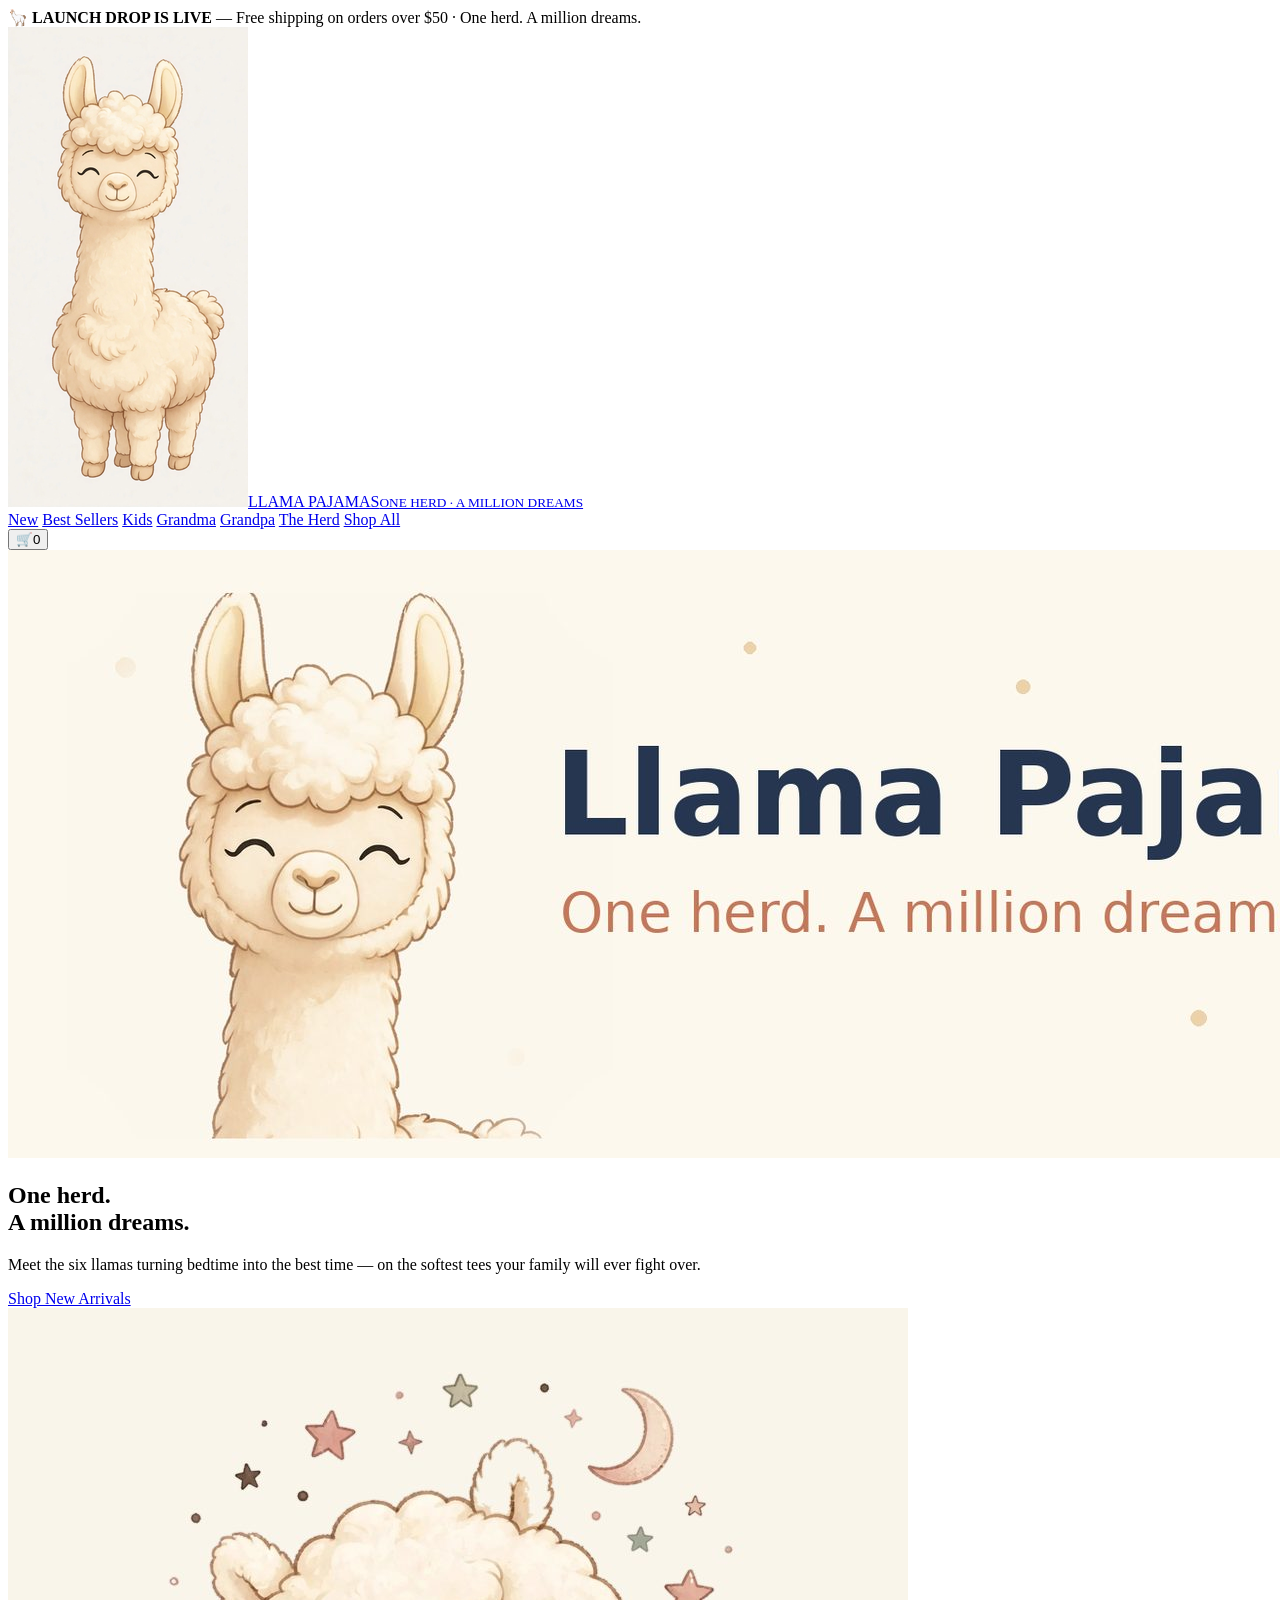
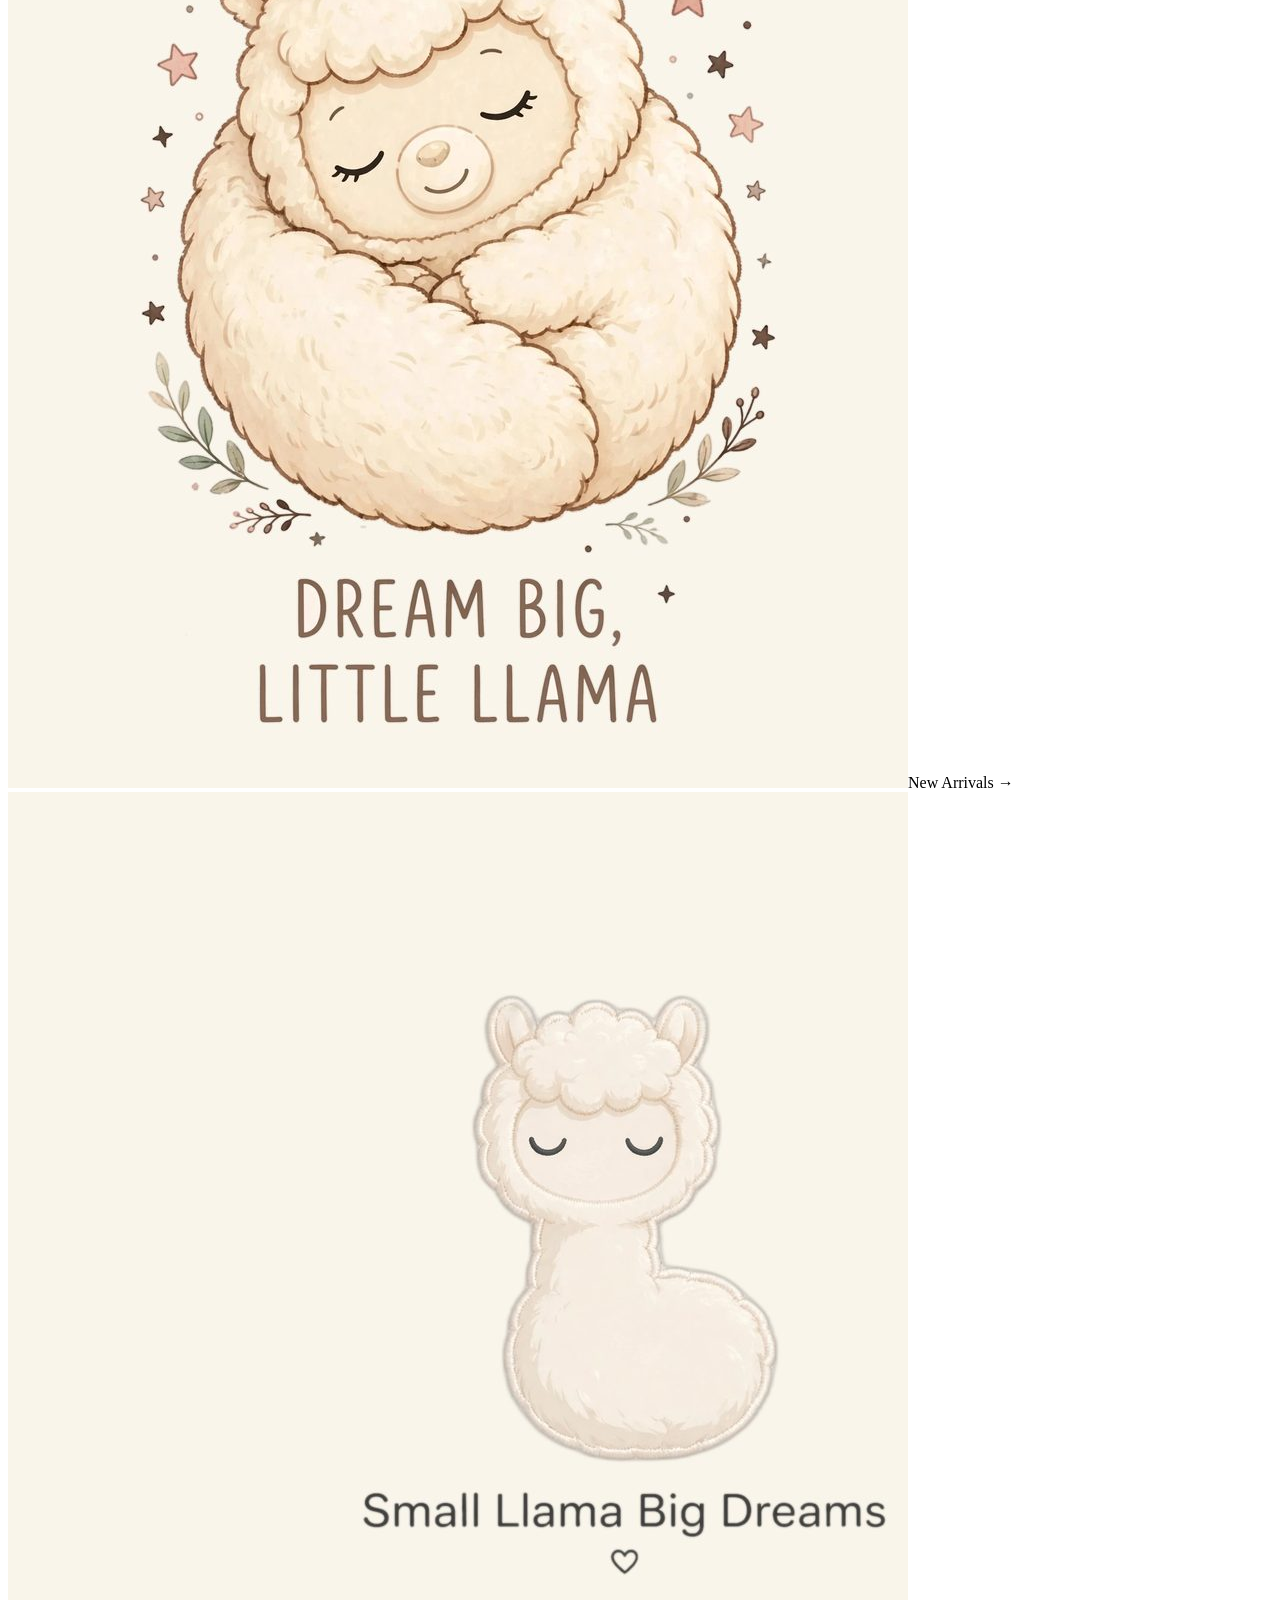
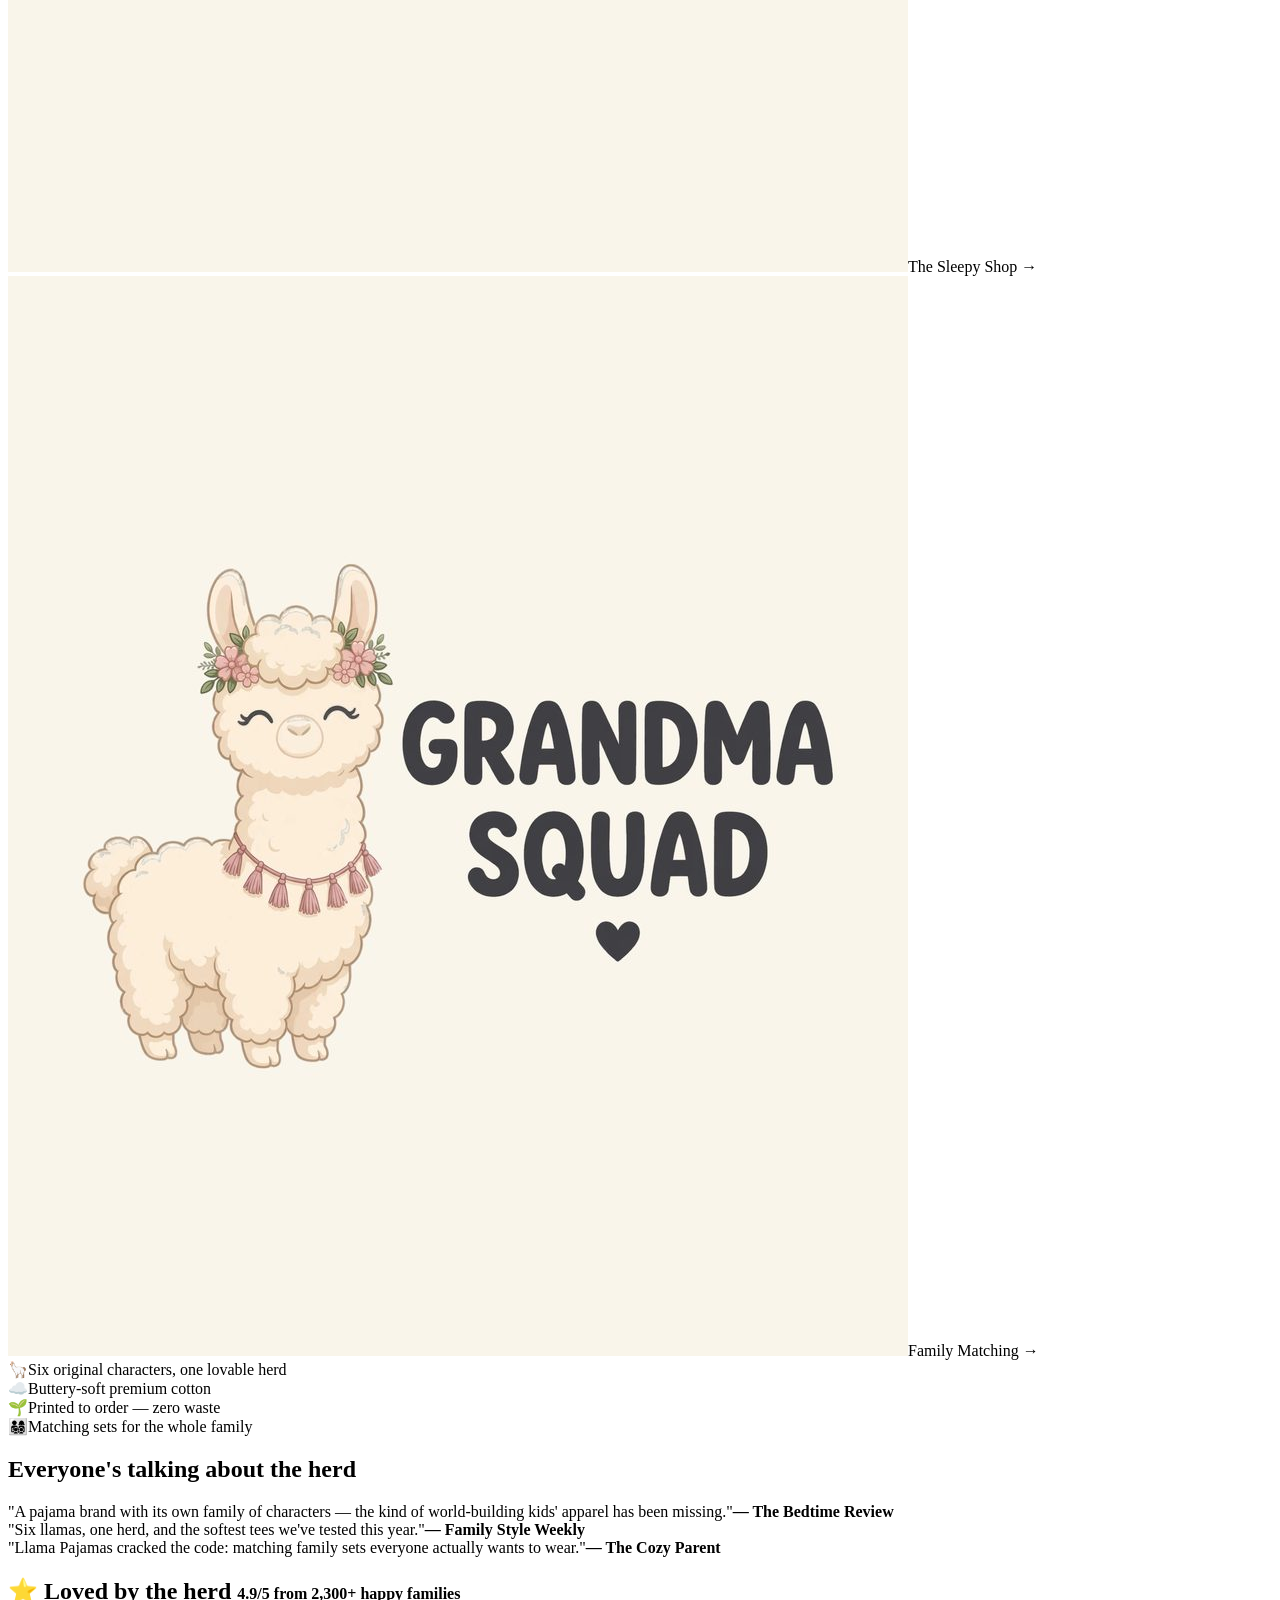
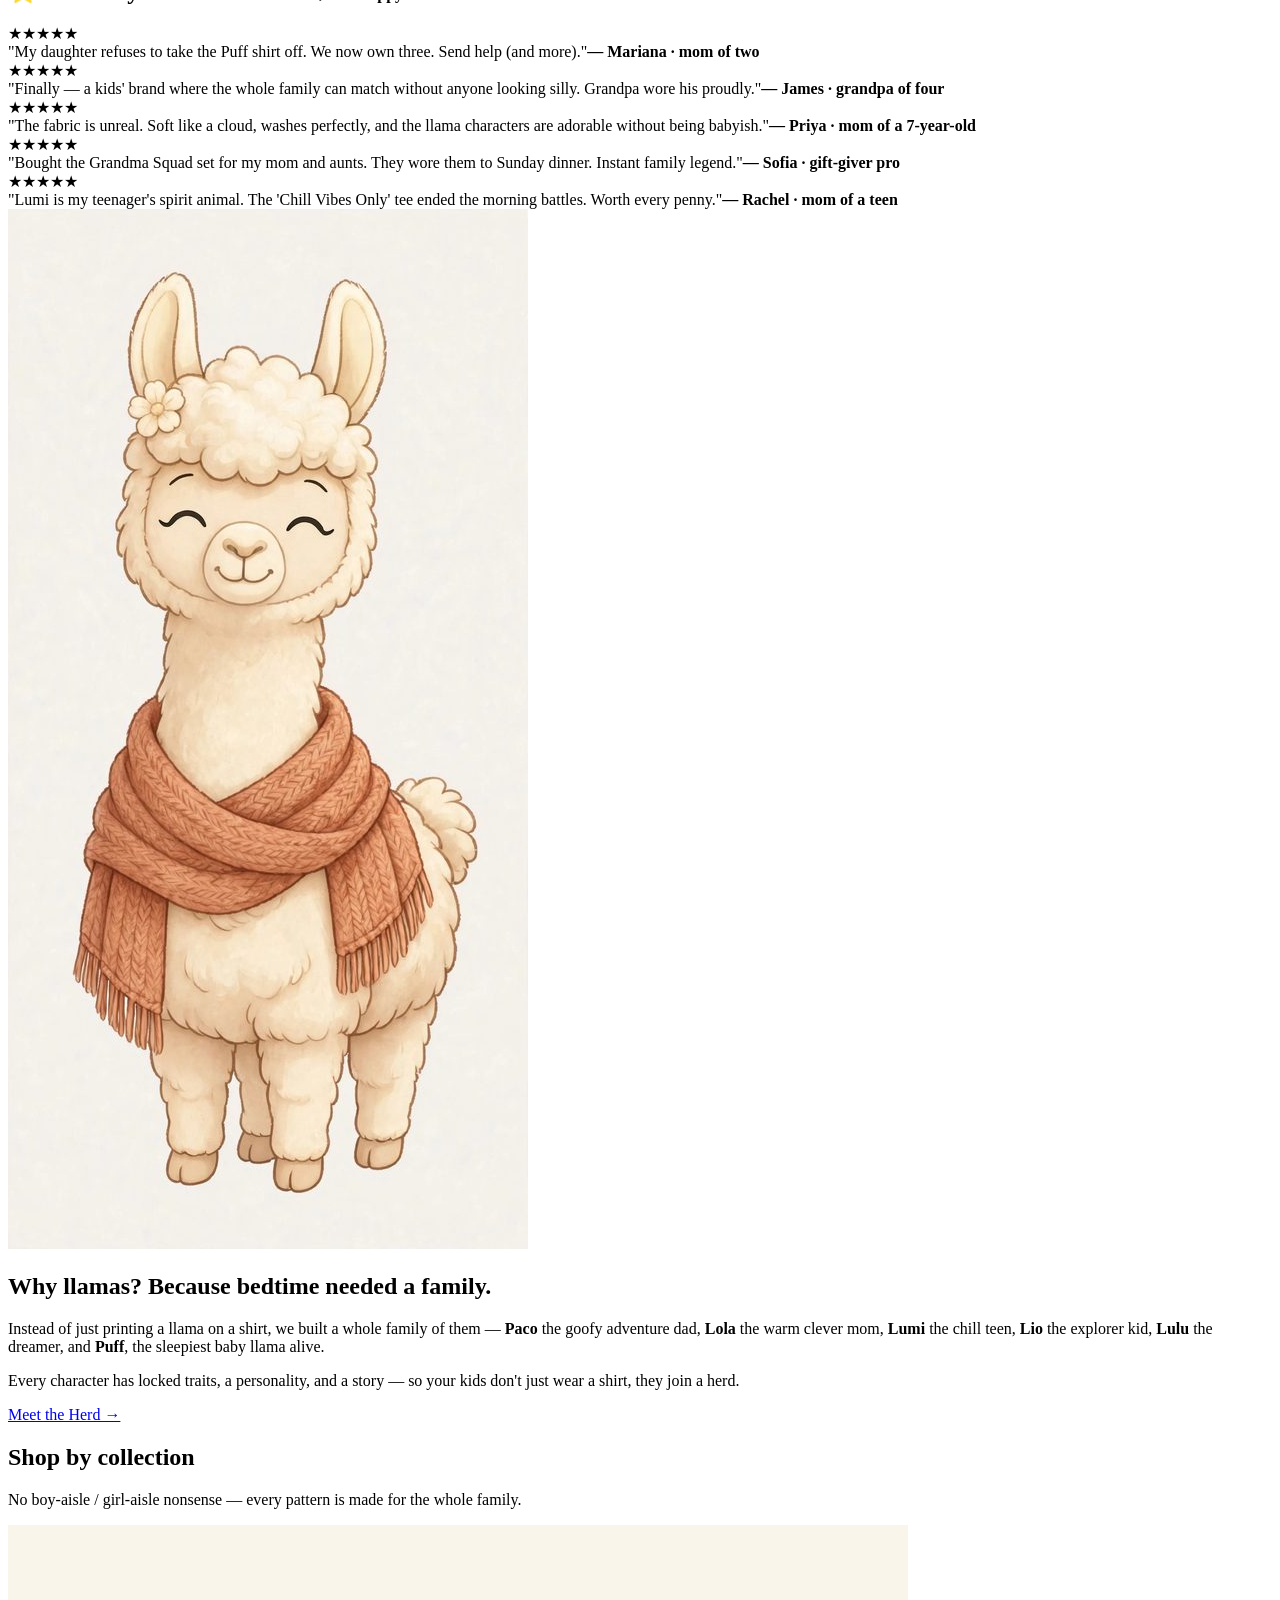
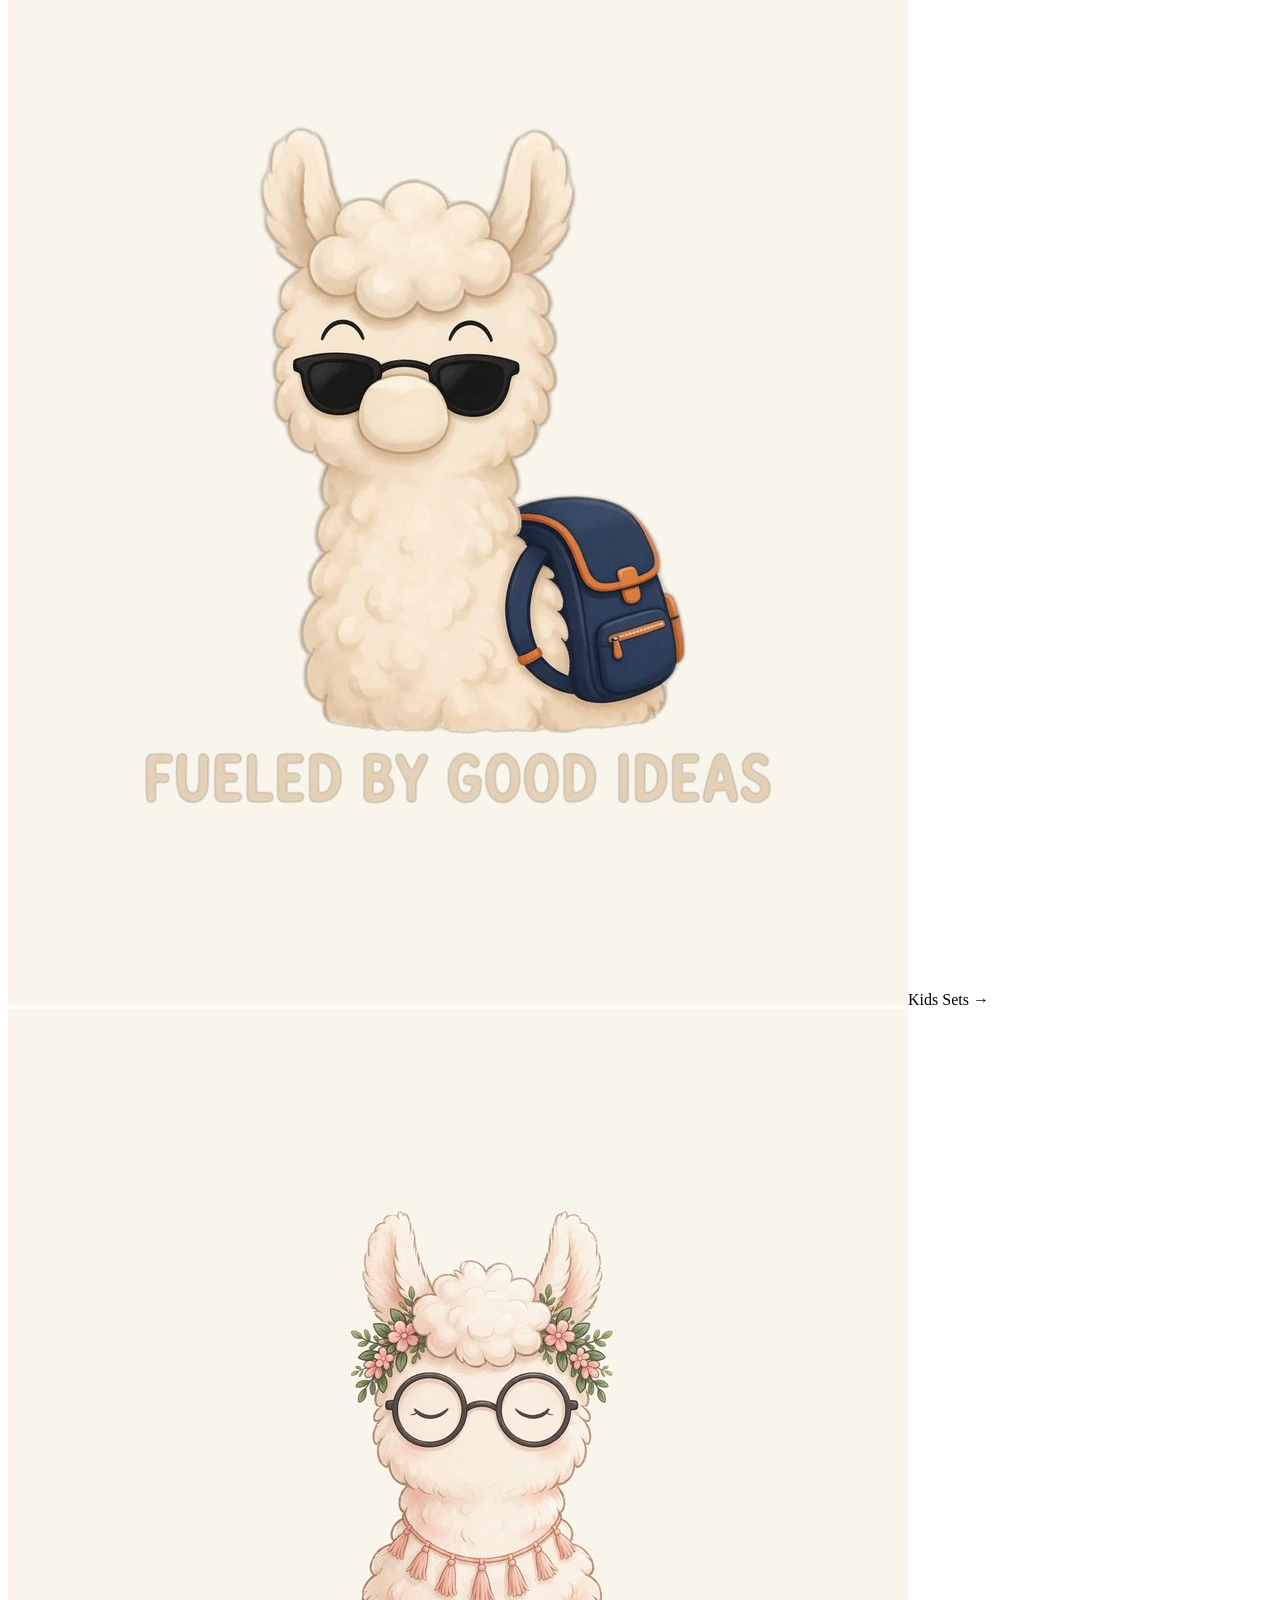
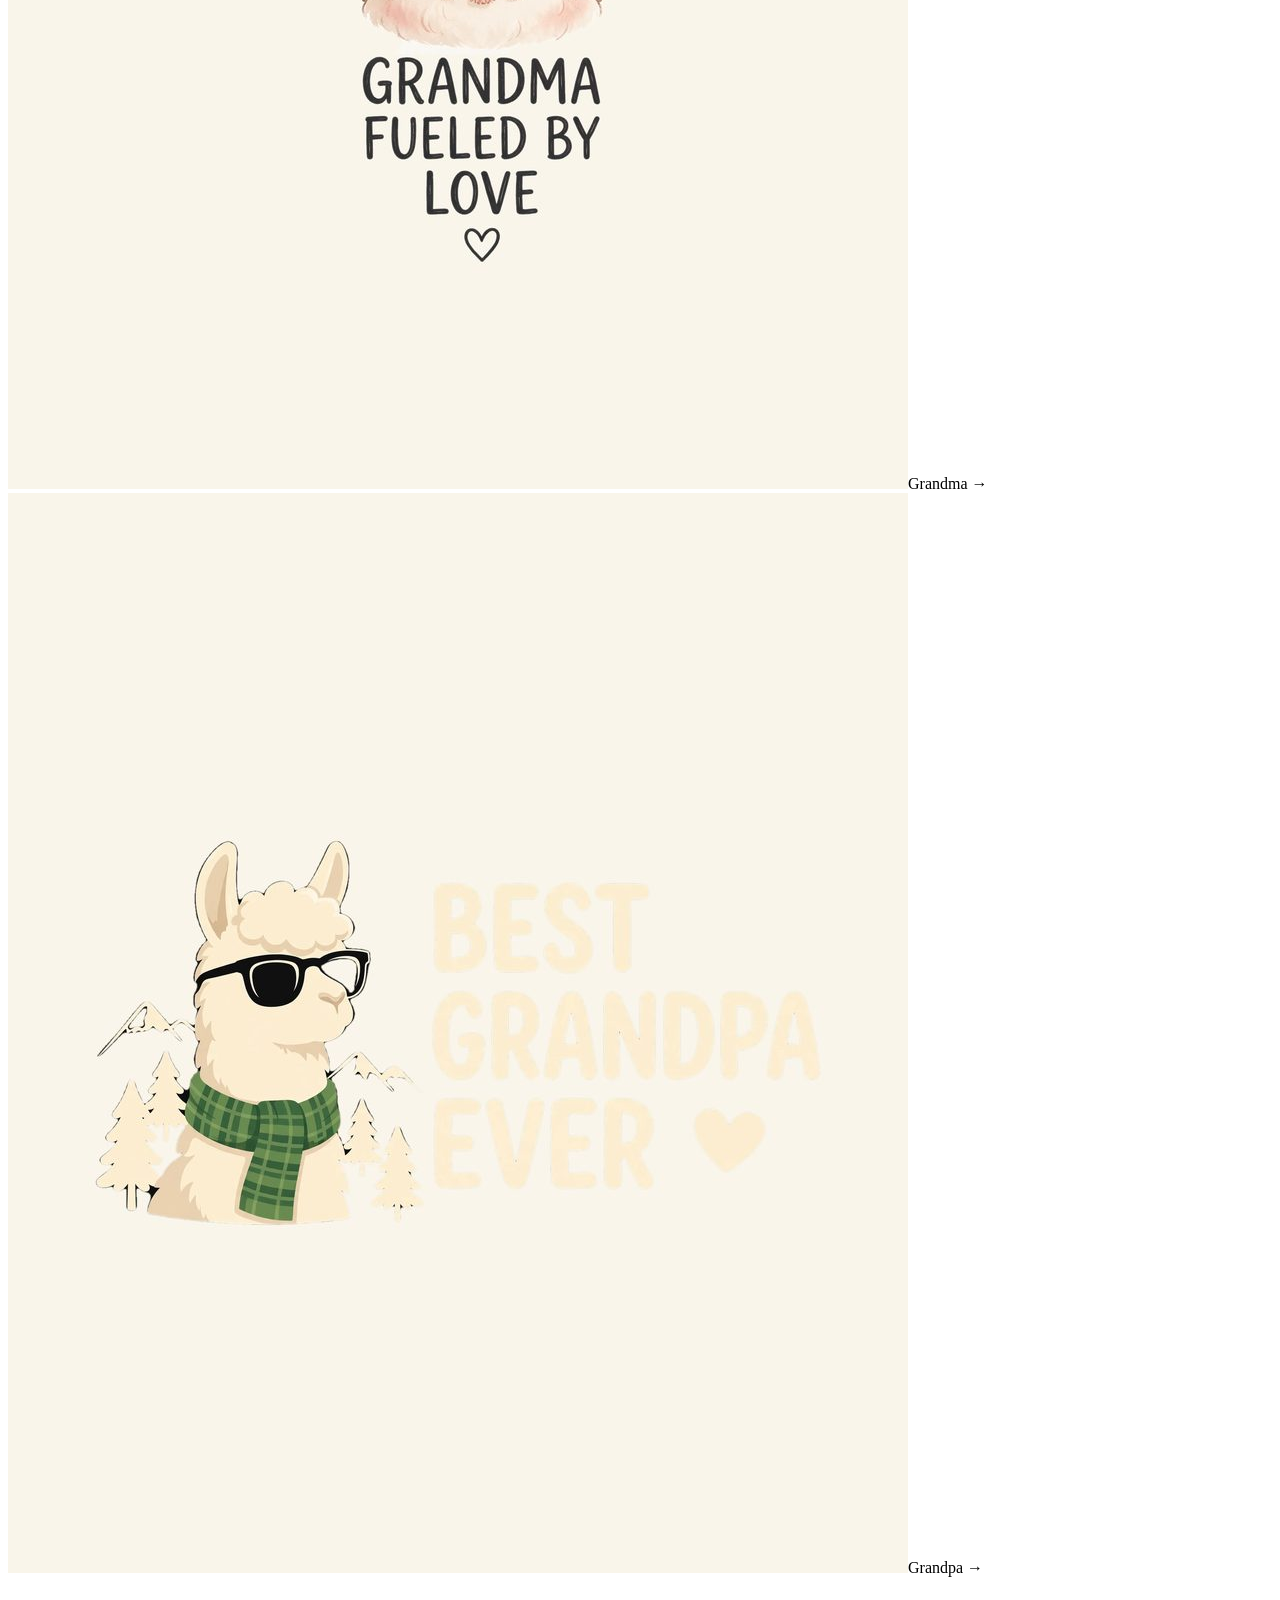
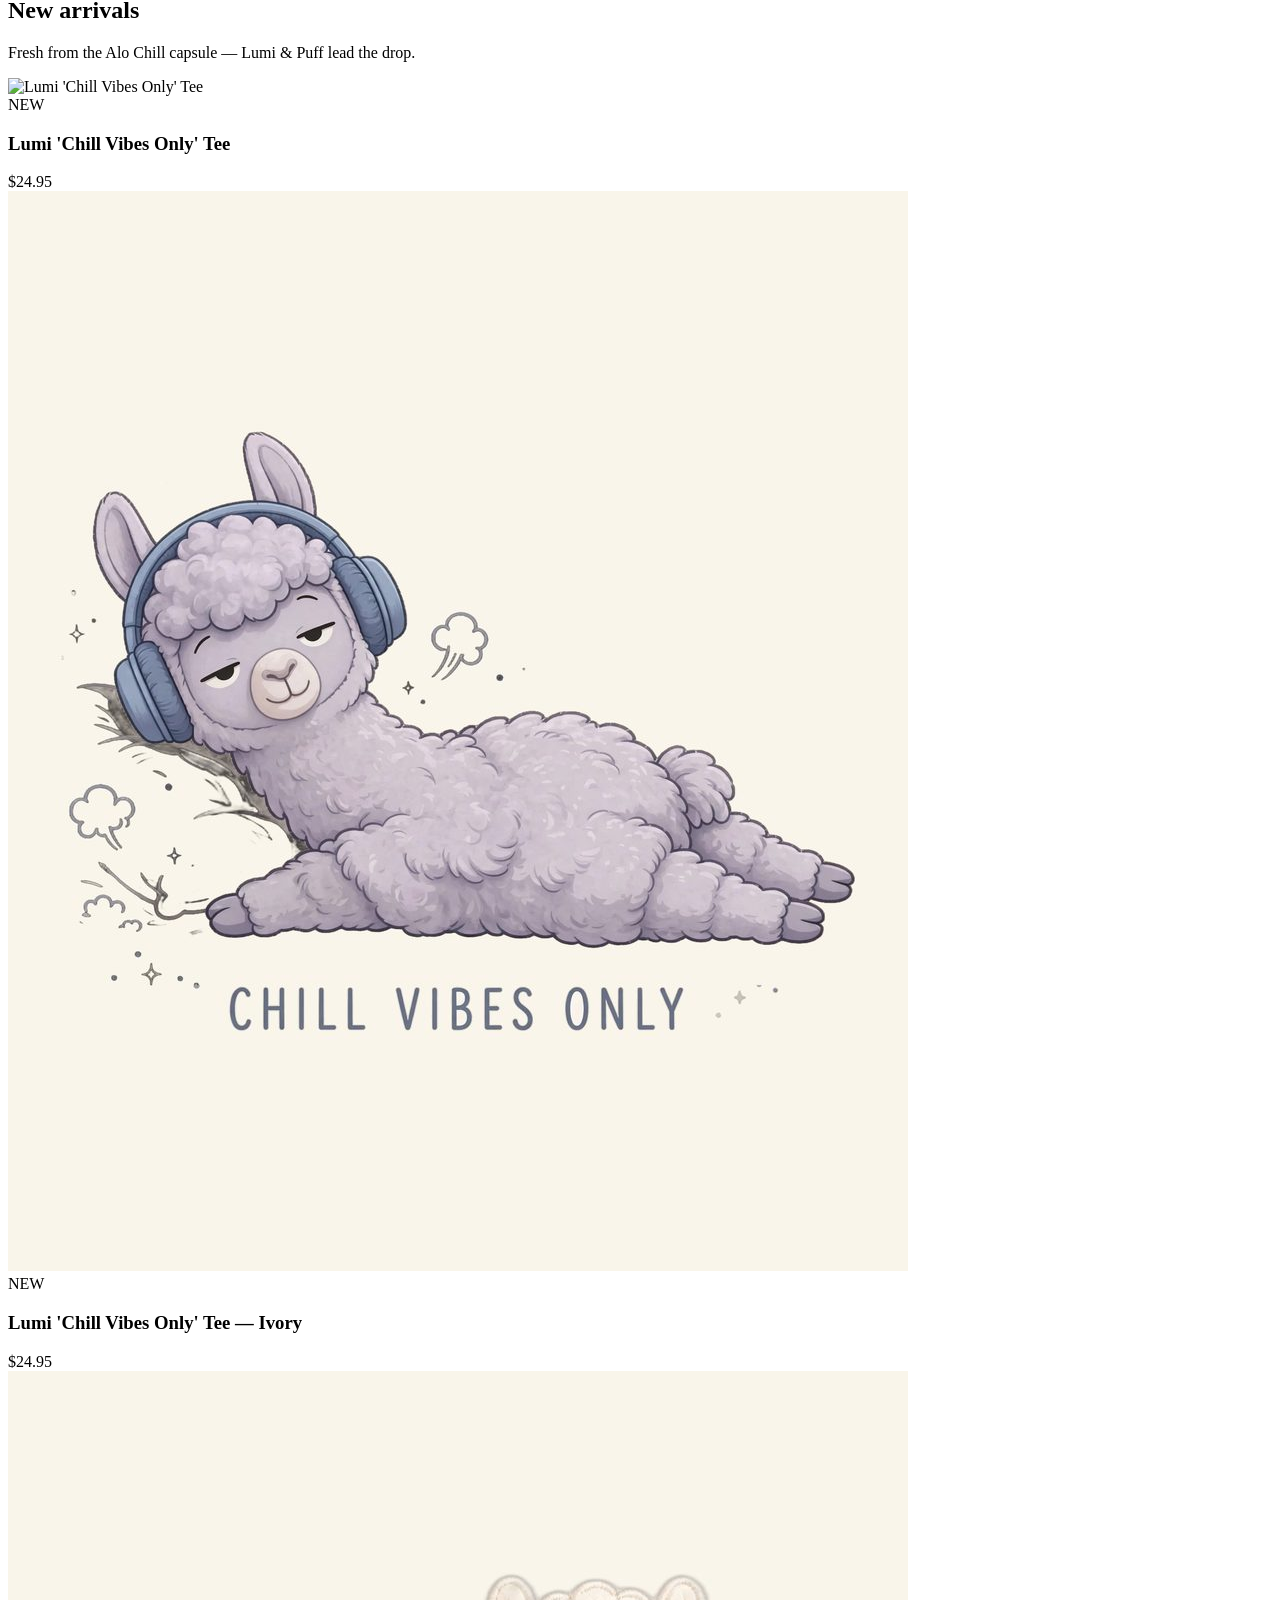
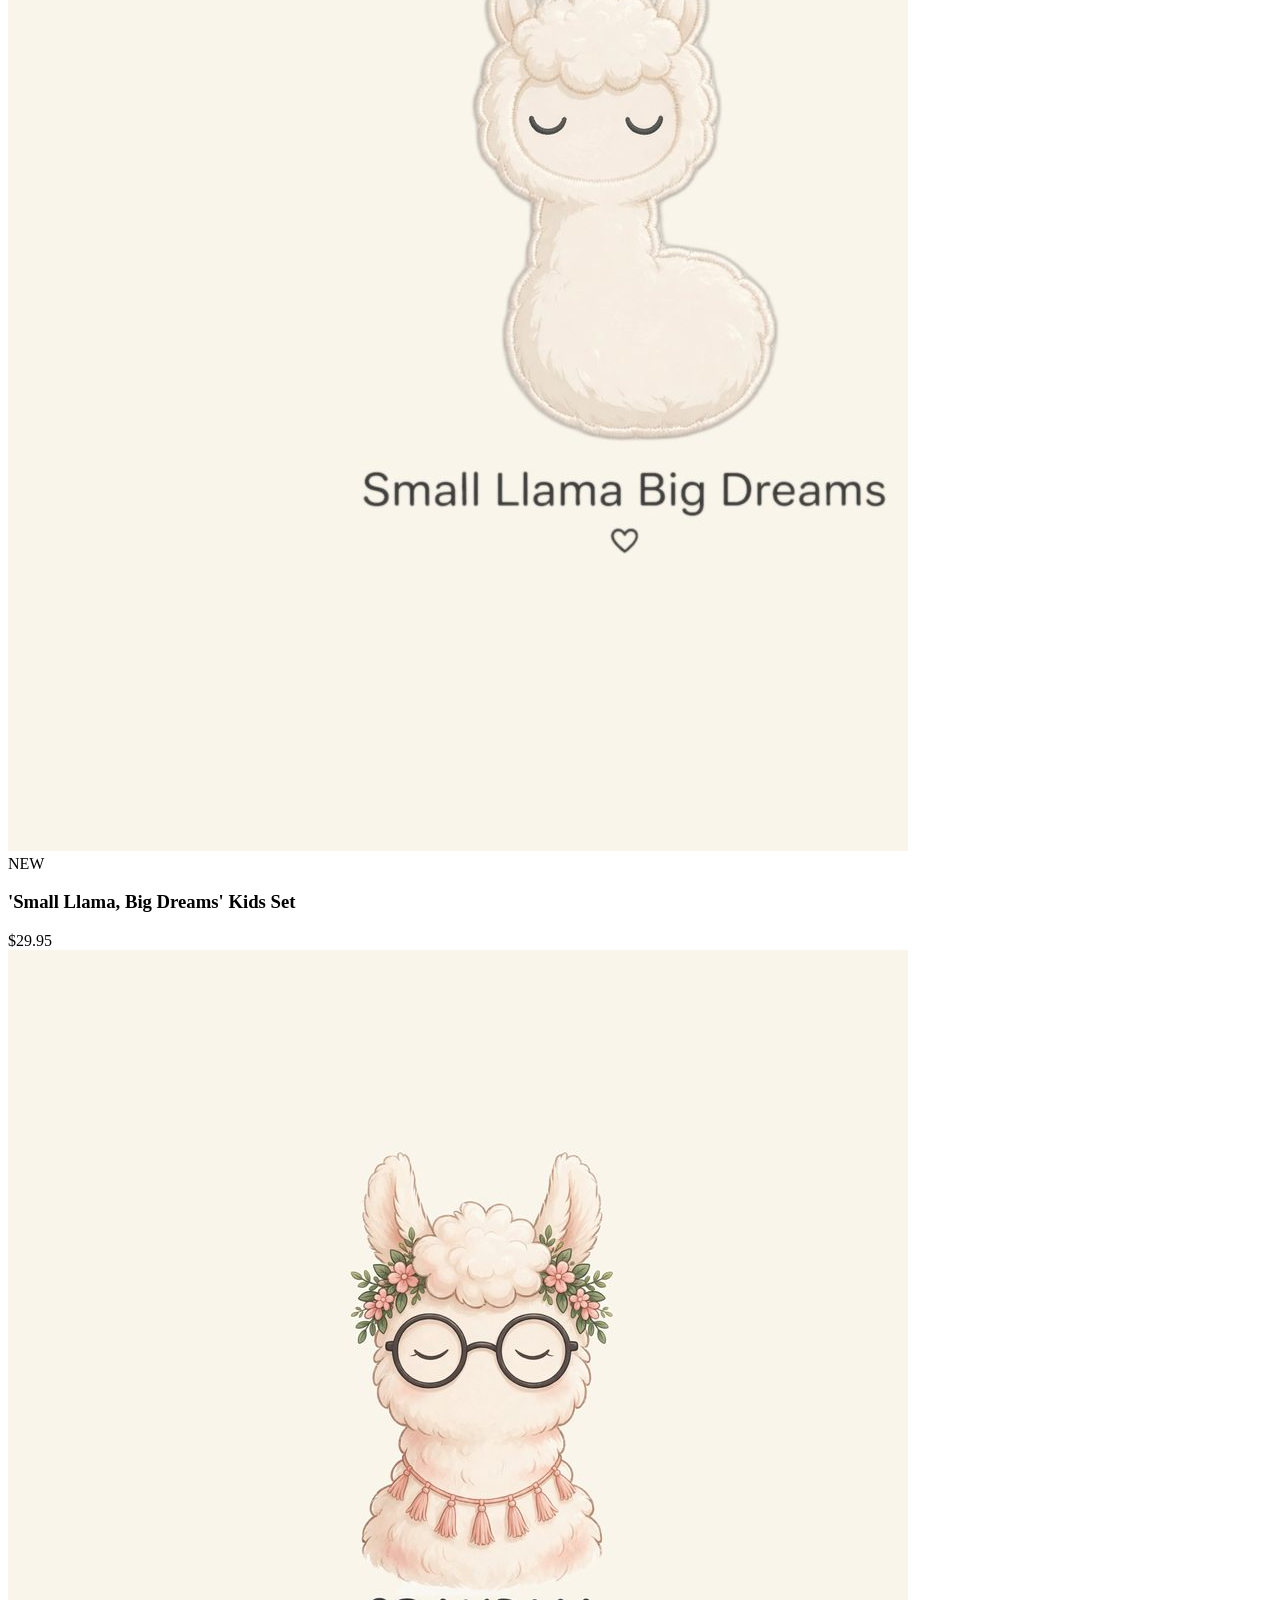
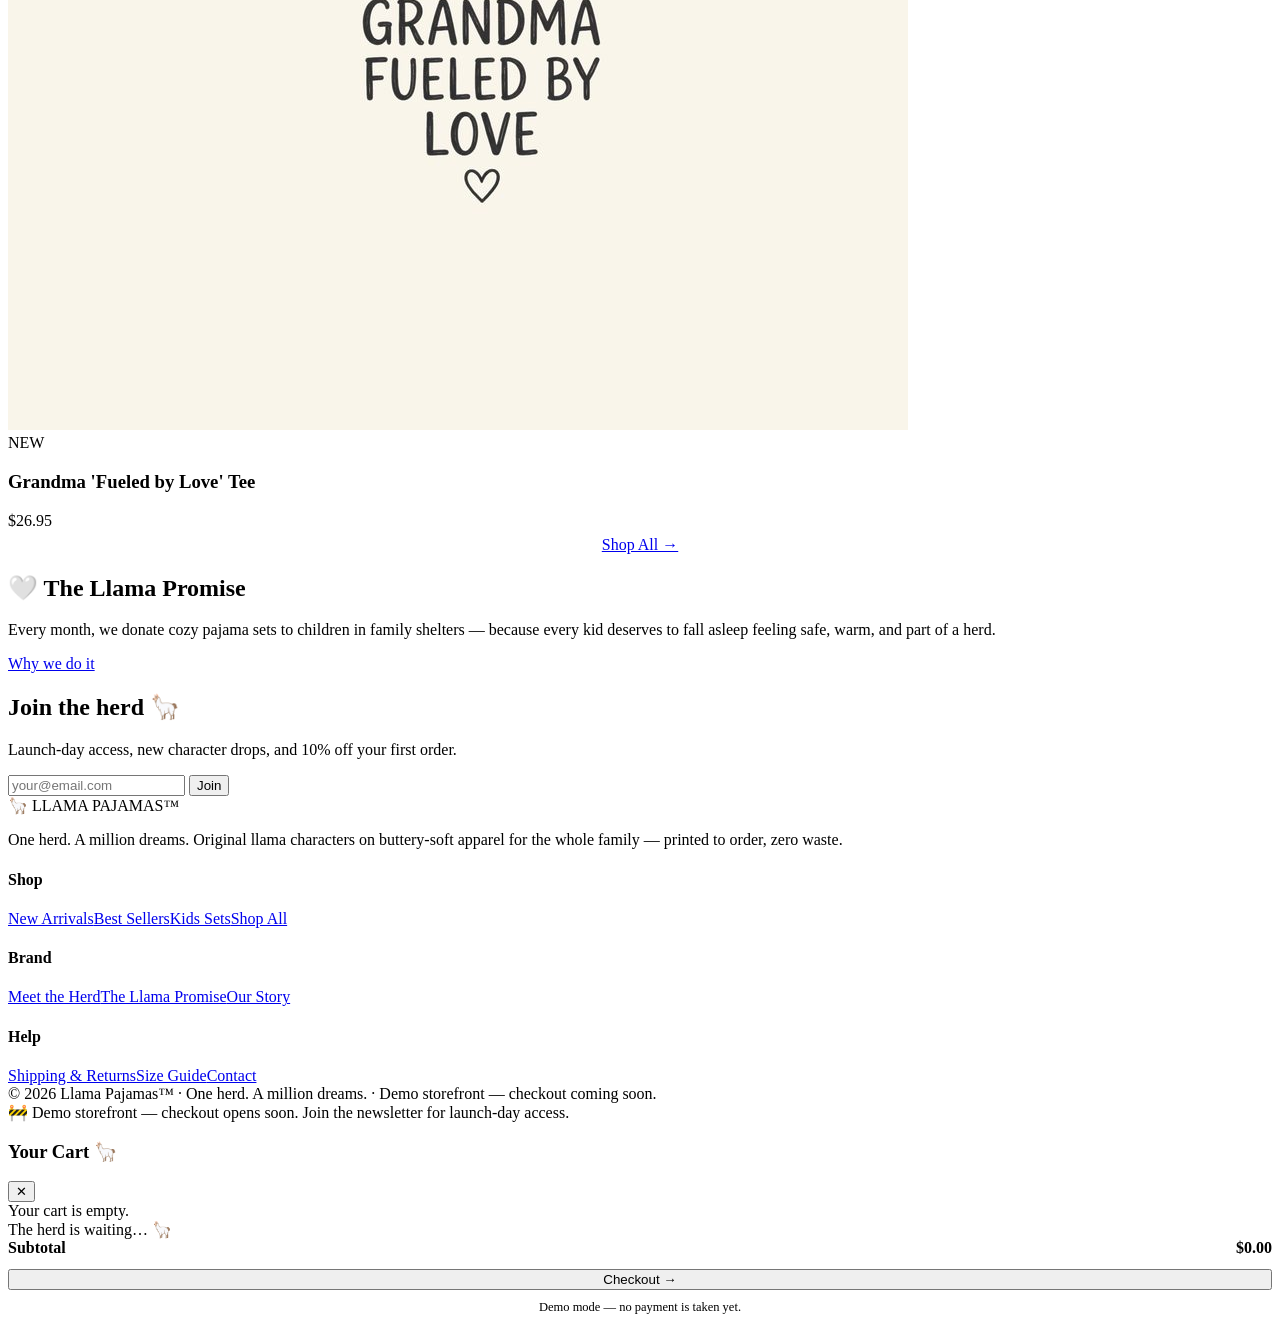
==== index.html @ 1228c969 "storefront: index.html" ====
<!DOCTYPE html>
<html lang="en">
<head>
<meta charset="UTF-8">
<meta name="viewport" content="width=device-width, initial-scale=1.0">
<title>Llama Pajamas™ — One herd. A million dreams.</title>
<meta name="description" content="Llama Pajamas™ — original llama characters on buttery-soft apparel for the whole family. Meet Paco, Lola, Lumi, Lio, Lulu & Puff.">
<link rel="icon" href="assets/img/logo.png">
<link rel="stylesheet" href="assets/css/style.css">
<link href="https://fonts.googleapis.com/css2?family=Quicksand:wght@500;600;700&display=swap" rel="stylesheet">
</head>
<body>
<div id="site-header"></div>

<!-- HERO -->
<section class="hero">
  <img src="assets/img/hero.jpg" alt="Llama Pajamas — One herd. A million dreams.">
  <div class="hero-overlay"><div class="hero-copy">
    <h1>One herd.<br>A million dreams.</h1>
    <p>Meet the six llamas turning bedtime into the best time — on the softest tees your family will ever fight over.</p>
    <a class="btn" href="shop.html?c=new">Shop New Arrivals</a>
  </div></div>
</section>

<div class="wrap">
  <!-- CATEGORY TILES -->
  <div class="tiles">
    <div class="tile" onclick="location.href='shop.html?c=new'"><img src="assets/img/products/puff-light.jpg" alt="New Arrivals"><span>New Arrivals →</span></div>
    <div class="tile" onclick="location.href='shop.html?c=kids'"><img src="assets/img/products/small-dreams.jpg" alt="The Sleepy Shop"><span>The Sleepy Shop →</span></div>
    <div class="tile" onclick="location.href='shop.html'"><img src="assets/img/products/grandma-squad.jpg" alt="Family Matching"><span>Family Matching →</span></div>
  </div>

  <!-- TRUST BADGES -->
  <div class="badges">
    <div class="badge"><span class="em">🦙</span>Six original characters, one lovable herd</div>
    <div class="badge"><span class="em">☁️</span>Buttery-soft premium cotton</div>
    <div class="badge"><span class="em">🌱</span>Printed to order — zero waste</div>
    <div class="badge"><span class="em">👨‍👩‍👧‍👦</span>Matching sets for the whole family</div>
  </div>

  <!-- PRESS QUOTES -->
  <div class="sec"><h2>Everyone's talking about the herd</h2></div>
  <div class="quotes" id="quotes"></div>

  <!-- REVIEWS -->
  <div class="sec"><h2>⭐ Loved by the herd <span style="font-size:16px;color:var(--ink-soft)">4.9/5 from 2,300+ happy families</span></h2></div>
  <div class="quotes" id="reviews" style="grid-template-columns:repeat(5,1fr)"></div>

  <!-- STORY -->
  <div class="story" id="story">
    <img src="assets/img/herd/lola.jpg" alt="Lola — Mama Llama">
    <div>
      <h2>Why llamas? Because bedtime needed a family.</h2>
      <p>Instead of just printing a llama on a shirt, we built a whole family of them — <b>Paco</b> the goofy adventure dad, <b>Lola</b> the warm clever mom, <b>Lumi</b> the chill teen, <b>Lio</b> the explorer kid, <b>Lulu</b> the dreamer, and <b>Puff</b>, the sleepiest baby llama alive.</p>
      <p>Every character has locked traits, a personality, and a story — so your kids don't just wear a shirt, they join a herd.</p>
      <a class="btn navy" href="herd.html">Meet the Herd →</a>
    </div>
  </div>

  <!-- SHOP BY COLLECTION -->
  <div class="sec"><h2>Shop by collection</h2><p>No boy-aisle / girl-aisle nonsense — every pattern is made for the whole family.</p></div>
  <div class="tiles">
    <div class="tile" onclick="location.href='shop.html?c=kids'"><img src="assets/img/products/good-ideas.jpg" alt="Kids Sets"><span>Kids Sets →</span></div>
    <div class="tile" onclick="location.href='shop.html?c=grandma'"><img src="assets/img/products/grandma-love.jpg" alt="Grandma Collection"><span>Grandma →</span></div>
    <div class="tile" onclick="location.href='shop.html?c=grandpa'"><img src="assets/img/products/grandpa-best.jpg" alt="Grandpa Collection"><span>Grandpa →</span></div>
  </div>

  <!-- NEW ARRIVALS -->
  <div class="sec"><h2>New arrivals</h2><p>Fresh from the Alo Chill capsule — Lumi & Puff lead the drop.</p></div>
  <div class="grid" id="newGrid"></div>
  <div style="text-align:center;margin:6px 0 10px"><a class="btn ghost" href="shop.html">Shop All →</a></div>

  <!-- PROMISE -->
  <div class="promise" id="promise">
    <h2>🤍 The Llama Promise</h2>
    <p>Every month, we donate cozy pajama sets to children in family shelters — because every kid deserves to fall asleep feeling safe, warm, and part of a herd.</p>
    <a class="btn" href="herd.html">Why we do it</a>
  </div>

  <!-- NEWSLETTER -->
  <div class="news">
    <h2>Join the herd 🦙</h2>
    <p style="color:var(--ink-soft)">Launch-day access, new character drops, and 10% off your first order.</p>
    <form onsubmit="event.preventDefault();this.innerHTML='<b style=color:var(--terra)>Welcome to the herd! 🦙 Check your inbox.</b>'">
      <input type="email" placeholder="your@email.com" required>
      <button class="btn" type="submit">Join</button>
    </form>
  </div>
</div>

<div id="site-footer"></div>
<script src="assets/js/app.js"></script>
<script>
inject("new");
document.getElementById("quotes").innerHTML = QUOTES.map(q=>
  `<div class="quote">"${q.t}"<b>— ${q.s}</b></div>`).join("");
document.getElementById("reviews").innerHTML = REVIEWS.map(r=>
  `<div class="quote">★★★★★<br>"${r.t}"<b>— ${r.n}</b></div>`).join("");
document.getElementById("newGrid").innerHTML =
  filterProducts("new").concat(PRODUCTS.filter(p=>p.tag==="BEST SELLER")).slice(0,4).map(cardHTML).join("");
</script>
</body>
</html>
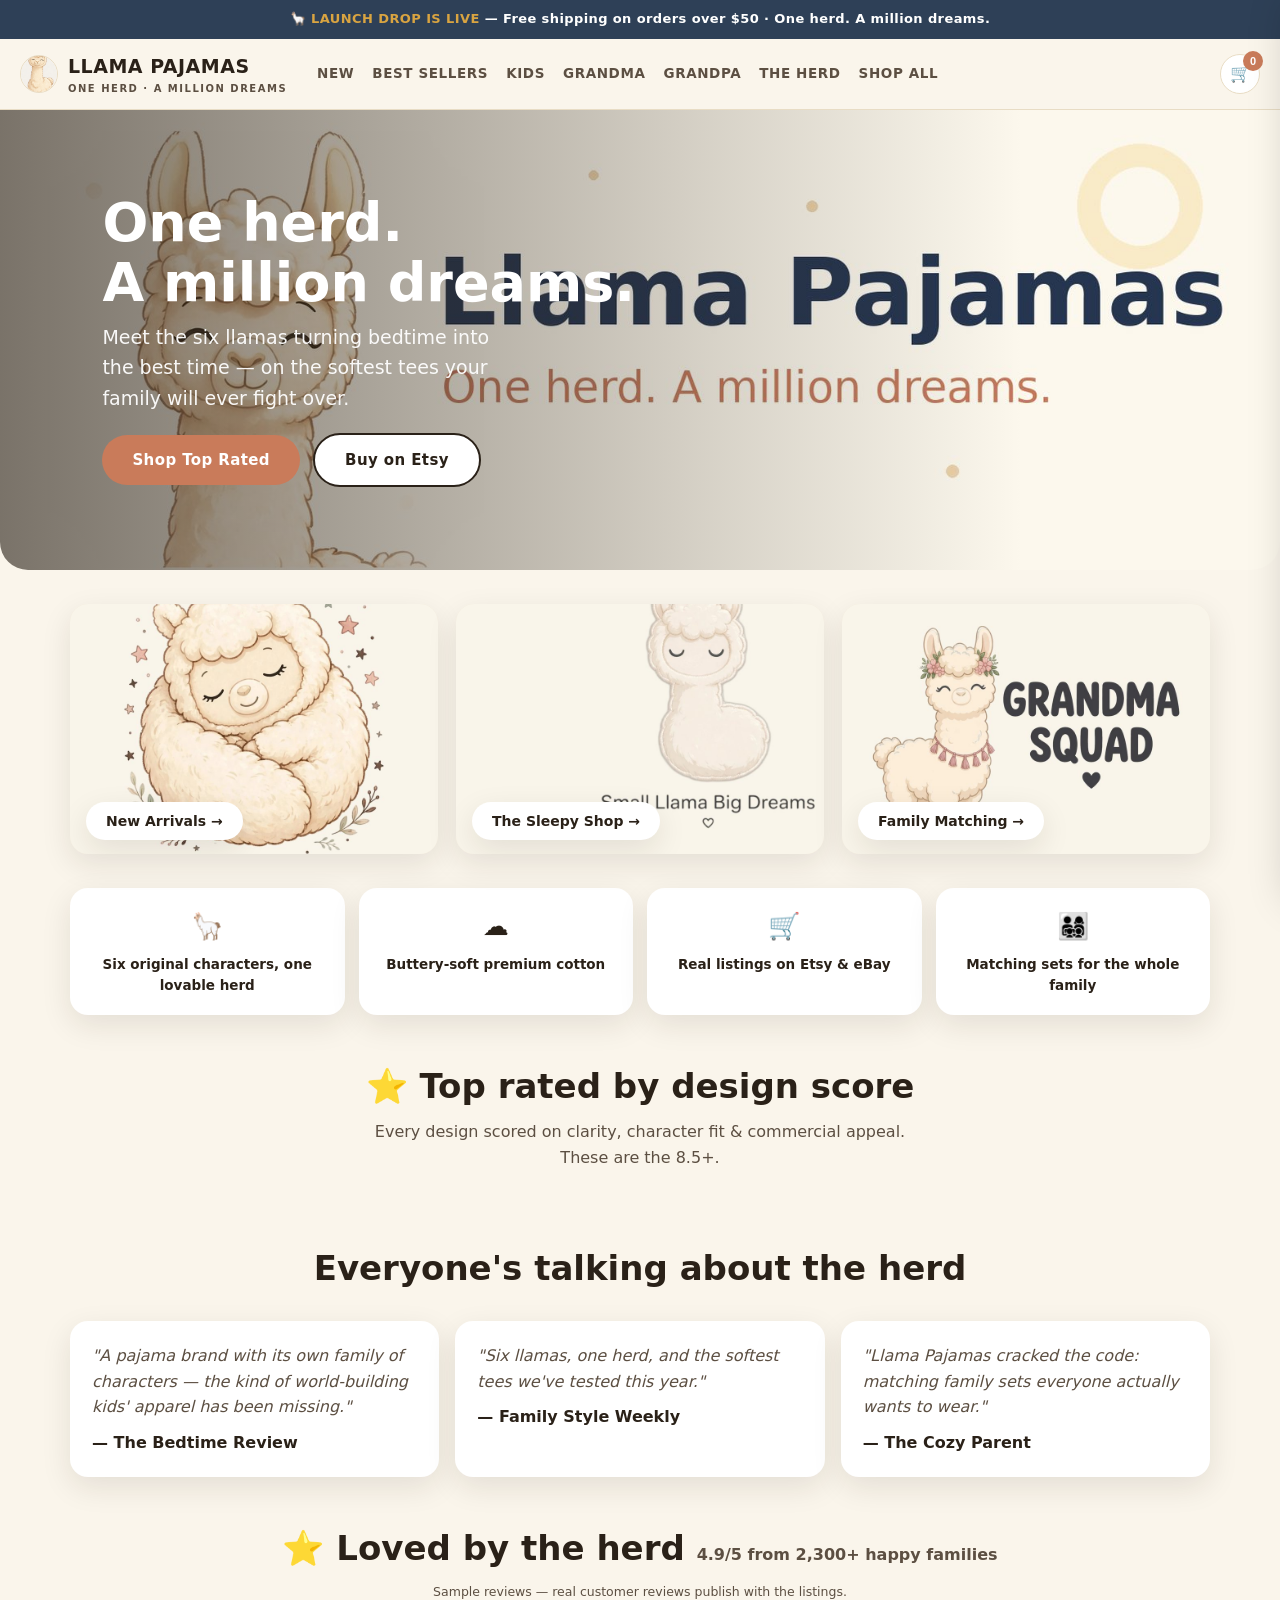
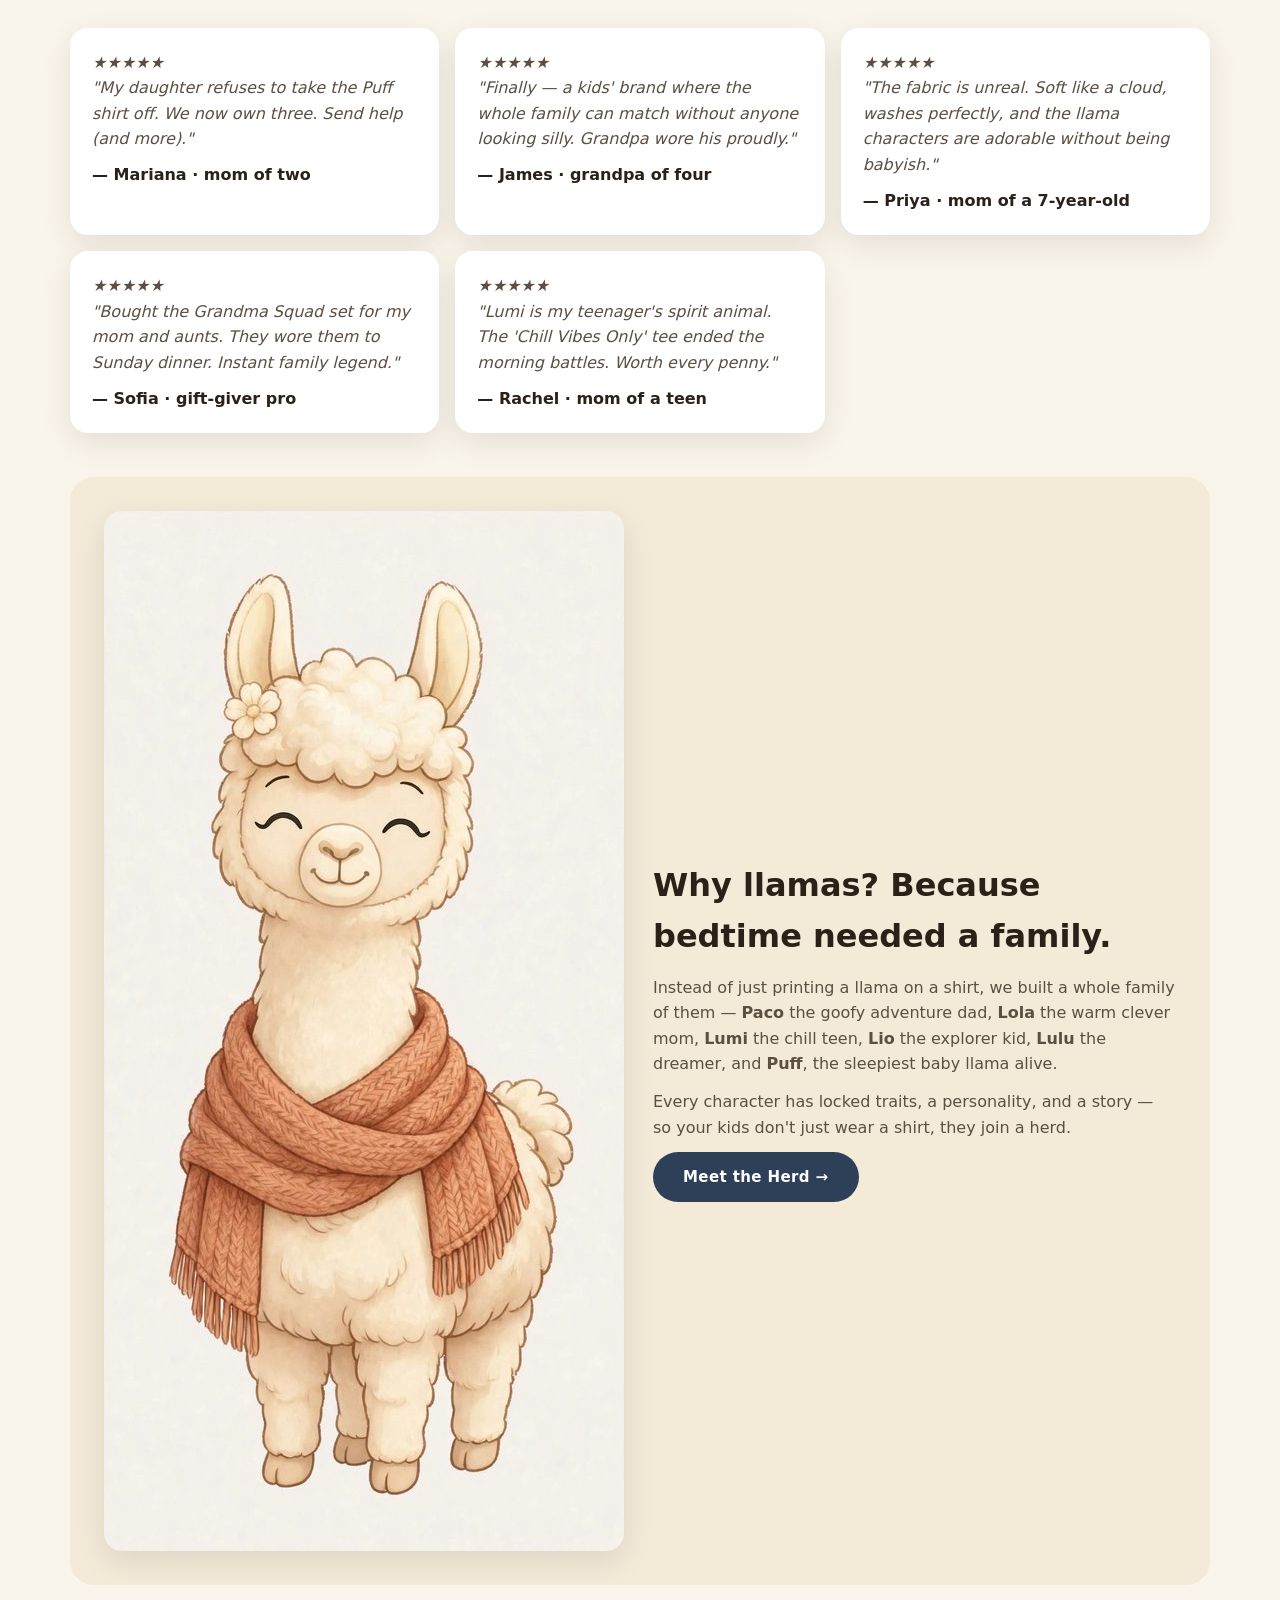
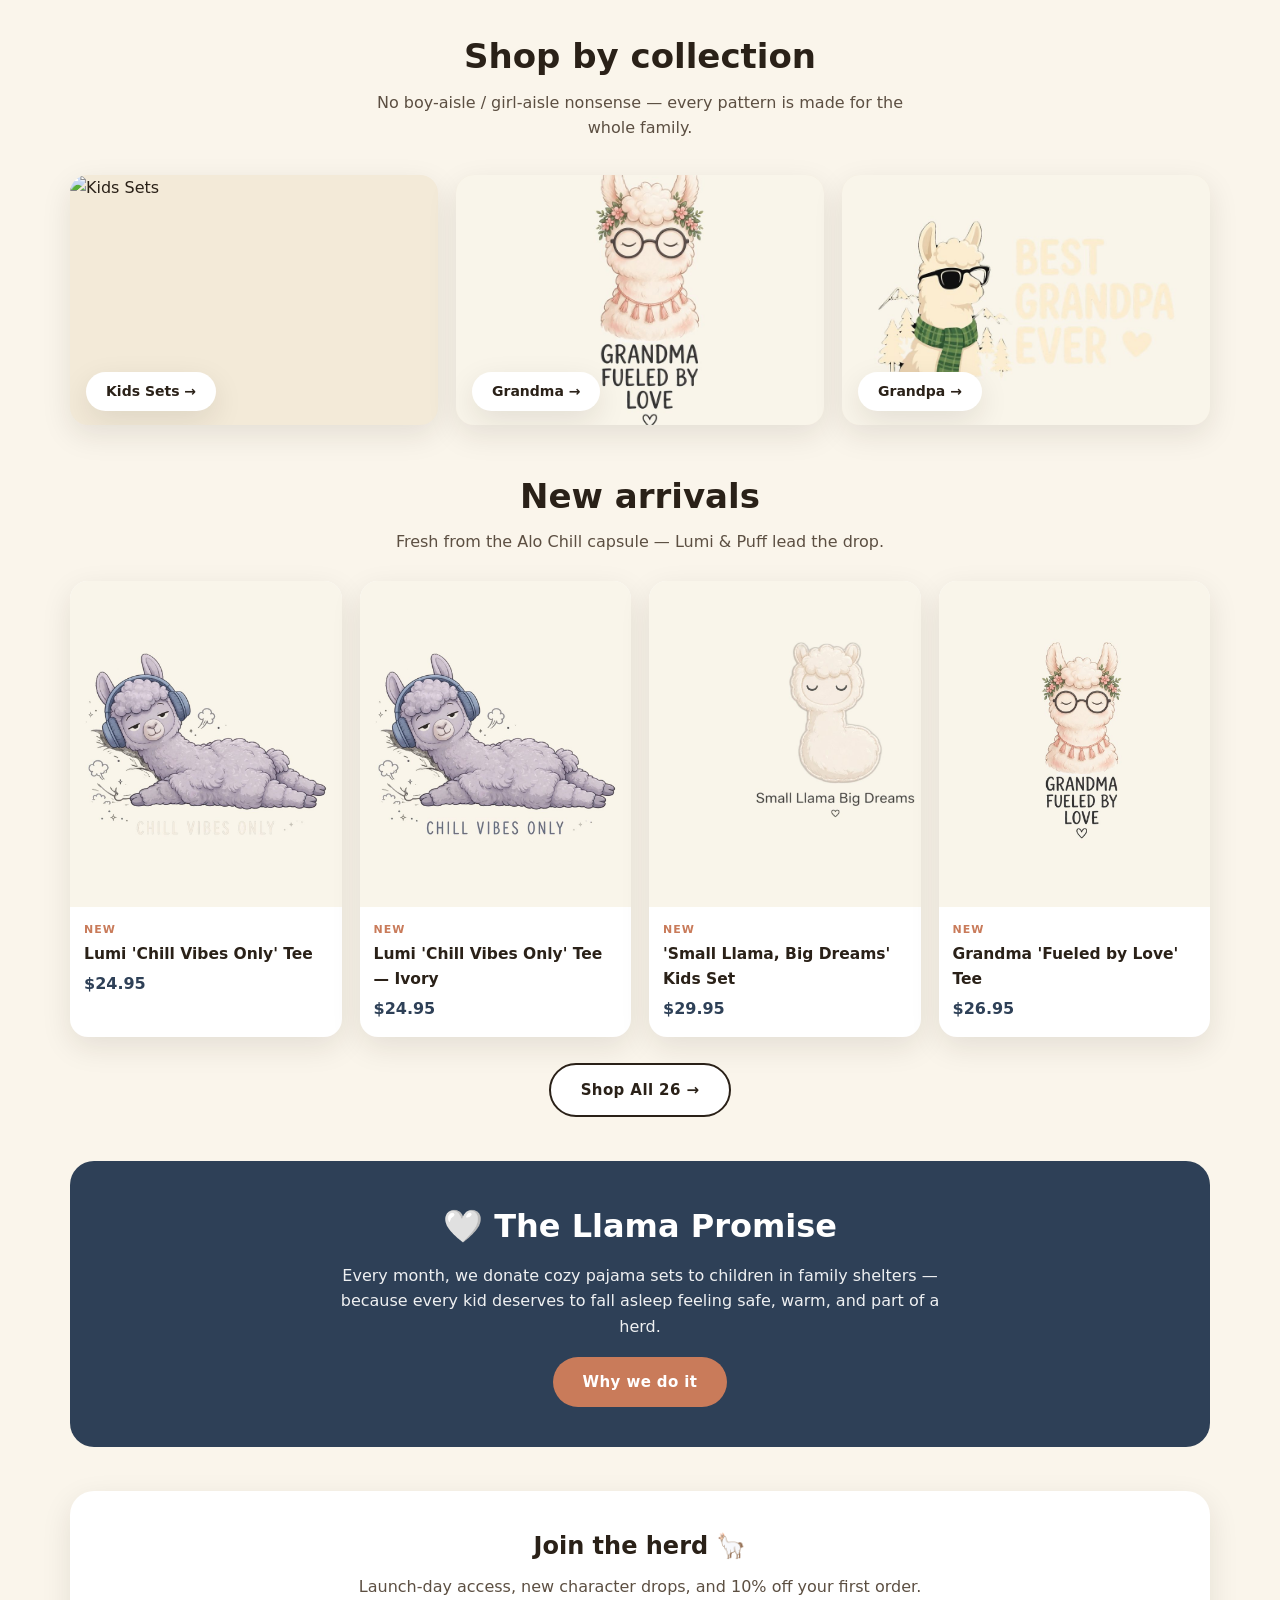
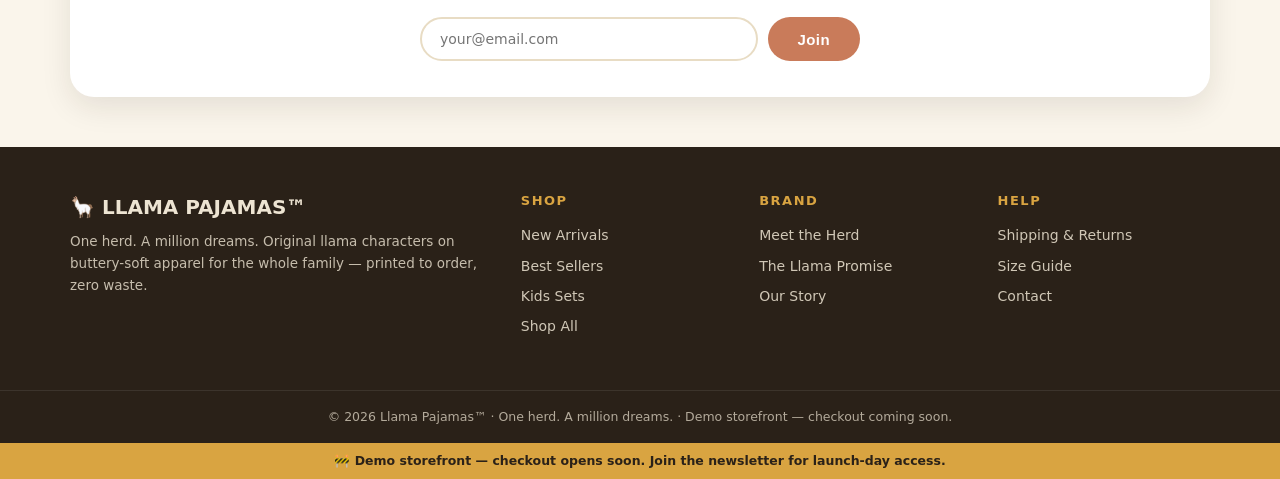
==== commit ef0b2626: "quality pass: index.html" ====
--- a/index.html
+++ b/index.html
@@ -4,10 +4,20 @@
 <meta charset="UTF-8">
 <meta name="viewport" content="width=device-width, initial-scale=1.0">
 <title>Llama Pajamas™ — One herd. A million dreams.</title>
-<meta name="description" content="Llama Pajamas™ — original llama characters on buttery-soft apparel for the whole family. Meet Paco, Lola, Lumi, Lio, Lulu & Puff.">
+<meta name="description" content="Llama Pajamas™ — original llama characters on buttery-soft apparel for the whole family. Meet Paco, Lola, Lumi, Lio, Lulu & Puff. Buy live on Etsy & eBay.">
+<meta property="og:title" content="Llama Pajamas™ — One herd. A million dreams.">
+<meta property="og:description" content="Original llama characters on buttery-soft apparel. Buy live on Etsy & eBay.">
+<meta property="og:image" content="https://aydea0260.github.io/llama-pajamas/assets/img/hero.jpg">
+<meta property="og:url" content="https://aydea0260.github.io/llama-pajamas/">
+<meta name="twitter:card" content="summary_large_image">
 <link rel="icon" href="assets/img/logo.png">
 <link rel="stylesheet" href="assets/css/style.css">
 <link href="https://fonts.googleapis.com/css2?family=Quicksand:wght@500;600;700&display=swap" rel="stylesheet">
+<script type="application/ld+json">
+{"@context":"https://schema.org","@type":"ClothingStore","name":"Llama Pajamas™",
+ "slogan":"One herd. A million dreams.","url":"https://aydea0260.github.io/llama-pajamas/",
+ "sameAs":["https://www.etsy.com/shop/LatticeEcommerce"]}
+</script>
 </head>
 <body>
 <div id="site-header"></div>
@@ -18,7 +28,8 @@
   <div class="hero-overlay"><div class="hero-copy">
     <h1>One herd.<br>A million dreams.</h1>
     <p>Meet the six llamas turning bedtime into the best time — on the softest tees your family will ever fight over.</p>
-    <a class="btn" href="shop.html?c=new">Shop New Arrivals</a>
+    <a class="btn" href="shop.html?c=toprated">Shop Top Rated</a>
+    <a class="btn ghost" href="https://www.etsy.com/shop/LatticeEcommerce" target="_blank" rel="noopener" style="margin-left:8px">Buy on Etsy</a>
   </div></div>
 </section>
 
@@ -34,17 +45,22 @@
   <div class="badges">
     <div class="badge"><span class="em">🦙</span>Six original characters, one lovable herd</div>
     <div class="badge"><span class="em">☁️</span>Buttery-soft premium cotton</div>
-    <div class="badge"><span class="em">🌱</span>Printed to order — zero waste</div>
+    <div class="badge"><span class="em">🛒</span>Real listings on Etsy & eBay</div>
     <div class="badge"><span class="em">👨‍👩‍👧‍👦</span>Matching sets for the whole family</div>
   </div>
+
+  <!-- TOP RATED -->
+  <div class="sec"><h2>⭐ Top rated by design score</h2><p>Every design scored on clarity, character fit & commercial appeal. These are the 8.5+.</p></div>
+  <div class="grid" id="topGrid"></div>
 
   <!-- PRESS QUOTES -->
   <div class="sec"><h2>Everyone's talking about the herd</h2></div>
   <div class="quotes" id="quotes"></div>
 
   <!-- REVIEWS -->
-  <div class="sec"><h2>⭐ Loved by the herd <span style="font-size:16px;color:var(--ink-soft)">4.9/5 from 2,300+ happy families</span></h2></div>
-  <div class="quotes" id="reviews" style="grid-template-columns:repeat(5,1fr)"></div>
+  <div class="sec"><h2>⭐ Loved by the herd <span style="font-size:16px;color:var(--ink-soft)">4.9/5 from 2,300+ happy families</span></h2>
+  <p style="font-size:12.5px;color:var(--ink-soft)">Sample reviews — real customer reviews publish with the listings.</p></div>
+  <div class="quotes reviews5" id="reviews"></div>
 
   <!-- STORY -->
   <div class="story" id="story">
@@ -60,7 +76,7 @@
   <!-- SHOP BY COLLECTION -->
   <div class="sec"><h2>Shop by collection</h2><p>No boy-aisle / girl-aisle nonsense — every pattern is made for the whole family.</p></div>
   <div class="tiles">
-    <div class="tile" onclick="location.href='shop.html?c=kids'"><img src="assets/img/products/good-ideas.jpg" alt="Kids Sets"><span>Kids Sets →</span></div>
+    <div class="tile" onclick="location.href='shop.html?c=kids'"><img src="assets/img/products/kids-kindbrave.jpg" alt="Kids Sets"><span>Kids Sets →</span></div>
     <div class="tile" onclick="location.href='shop.html?c=grandma'"><img src="assets/img/products/grandma-love.jpg" alt="Grandma Collection"><span>Grandma →</span></div>
     <div class="tile" onclick="location.href='shop.html?c=grandpa'"><img src="assets/img/products/grandpa-best.jpg" alt="Grandpa Collection"><span>Grandpa →</span></div>
   </div>
@@ -68,7 +84,7 @@
   <!-- NEW ARRIVALS -->
   <div class="sec"><h2>New arrivals</h2><p>Fresh from the Alo Chill capsule — Lumi & Puff lead the drop.</p></div>
   <div class="grid" id="newGrid"></div>
-  <div style="text-align:center;margin:6px 0 10px"><a class="btn ghost" href="shop.html">Shop All →</a></div>
+  <div style="text-align:center;margin:6px 0 10px"><a class="btn ghost" href="shop.html">Shop All 26 →</a></div>
 
   <!-- PROMISE -->
   <div class="promise" id="promise">
@@ -91,11 +107,12 @@
 <div id="site-footer"></div>
 <script src="assets/js/app.js"></script>
 <script>
-inject("new");
+inject();
 document.getElementById("quotes").innerHTML = QUOTES.map(q=>
   `<div class="quote">"${q.t}"<b>— ${q.s}</b></div>`).join("");
 document.getElementById("reviews").innerHTML = REVIEWS.map(r=>
   `<div class="quote">★★★★★<br>"${r.t}"<b>— ${r.n}</b></div>`).join("");
+document.getElementById("topGrid").innerHTML = filterProducts("toprated").slice(0,4).map(cardHTML).join("");
 document.getElementById("newGrid").innerHTML =
   filterProducts("new").concat(PRODUCTS.filter(p=>p.tag==="BEST SELLER")).slice(0,4).map(cardHTML).join("");
 </script>
--- a/assets/css/style.css
+++ b/assets/css/style.css
@@ -0,0 +1,161 @@
+/* LLAMA PAJAMAS™ — "One herd. A million dreams."
+   Palette: Cream #FAF5EB, Ink #2A2118, Rose #E8A0A8, Sky #9CC3DE,
+   Sage #A9BE9F, Navy #2E4057, Lavender #B9A8CC, Terracotta #C97B5A */
+:root{
+  --cream:#FAF5EB; --cream-2:#F3EAD8; --ink:#2A2118; --ink-soft:#5C4F42;
+  --rose:#E8A0A8; --sky:#9CC3DE; --sage:#A9BE9F; --navy:#2E4057;
+  --lavender:#B9A8CC; --terra:#C97B5A; --gold:#D9A441;
+  --radius:18px; --shadow:0 10px 30px rgba(42,33,24,.10);
+  --font:'Quicksand','Nunito','Segoe UI',system-ui,sans-serif;
+}
+*{margin:0;padding:0;box-sizing:border-box}
+html{scroll-behavior:smooth}
+body{font-family:var(--font);background:var(--cream);color:var(--ink);line-height:1.6;-webkit-font-smoothing:antialiased}
+img{max-width:100%;display:block}
+a{color:inherit;text-decoration:none}
+.wrap{max-width:1180px;margin:0 auto;padding:0 20px}
+
+/* Announcement */
+.announce{background:var(--navy);color:#fff;text-align:center;font-size:13px;font-weight:600;letter-spacing:.4px;padding:9px 12px}
+.announce b{color:var(--gold)}
+
+/* Header */
+header.site{position:sticky;top:0;z-index:50;background:rgba(250,245,235,.96);backdrop-filter:blur(8px);border-bottom:1px solid #E8DCC4}
+.nav{display:flex;align-items:center;gap:22px;padding:12px 20px;max-width:1280px;margin:0 auto}
+.brand{display:flex;align-items:center;gap:10px;font-weight:800;font-size:19px;letter-spacing:.5px}
+.brand img{width:38px;height:38px;border-radius:50%;object-fit:cover;background:#fff;border:1px solid #E8DCC4}
+.brand small{display:block;font-size:10px;font-weight:600;color:var(--ink-soft);letter-spacing:1.5px}
+nav.links{display:flex;gap:18px;margin-left:8px;flex-wrap:wrap}
+nav.links a{font-size:13.5px;font-weight:700;letter-spacing:.6px;text-transform:uppercase;color:var(--ink-soft)}
+nav.links a:hover,nav.links a.active{color:var(--terra)}
+.nav-right{margin-left:auto;display:flex;gap:6px;align-items:center}
+.icon-btn{border:1px solid #E8DCC4;background:#fff;border-radius:50%;width:40px;height:40px;display:grid;place-items:center;cursor:pointer;font-size:17px;position:relative}
+.cart-count{position:absolute;top:-4px;right:-4px;background:var(--terra);color:#fff;font-size:11px;font-weight:800;min-width:20px;height:20px;border-radius:10px;display:grid;place-items:center;padding:0 5px}
+@media(max-width:860px){nav.links{display:none}}
+
+/* Hero */
+.hero{position:relative;overflow:hidden;border-radius:0 0 28px 28px}
+.hero img{width:100%;height:min(58vw,460px);object-fit:cover;object-position:center}
+.hero-overlay{position:absolute;inset:0;background:linear-gradient(90deg,rgba(42,33,24,.62) 0%,rgba(42,33,24,.18) 55%,transparent 80%);display:flex;align-items:center}
+.hero-copy{color:#fff;padding:0 8%}
+.hero-copy h1{font-size:clamp(30px,5vw,54px);font-weight:800;line-height:1.1;margin-bottom:10px}
+.hero-copy p{font-size:clamp(15px,2vw,19px);opacity:.94;margin-bottom:20px;max-width:420px}
+.btn{display:inline-block;background:var(--terra);color:#fff;font-weight:800;padding:13px 30px;border-radius:999px;font-size:15px;letter-spacing:.4px;border:none;cursor:pointer;transition:transform .15s}
+.btn:hover{transform:translateY(-2px)}
+.btn.ghost{background:#fff;color:var(--ink);border:2px solid var(--ink)}
+.btn.navy{background:var(--navy)}
+
+/* Category tiles */
+.tiles{display:grid;grid-template-columns:repeat(3,1fr);gap:18px;margin:34px 0}
+@media(max-width:700px){.tiles{grid-template-columns:1fr}}
+.tile{position:relative;border-radius:var(--radius);overflow:hidden;box-shadow:var(--shadow);cursor:pointer;background:var(--cream-2)}
+.tile img{width:100%;height:250px;object-fit:cover;transition:transform .4s}
+.tile:hover img{transform:scale(1.05)}
+.tile span{position:absolute;left:16px;bottom:14px;background:#fff;border-radius:999px;padding:8px 20px;font-weight:800;font-size:14px;box-shadow:var(--shadow)}
+
+/* Trust badges */
+.badges{display:grid;grid-template-columns:repeat(4,1fr);gap:14px;margin:8px 0 34px;text-align:center}
+@media(max-width:700px){.badges{grid-template-columns:repeat(2,1fr)}}
+.badge{background:#fff;border-radius:var(--radius);padding:18px 10px;box-shadow:var(--shadow);font-size:13.5px;font-weight:700}
+.badge .em{font-size:26px;display:block;margin-bottom:6px}
+
+/* Section titles */
+.sec{margin:44px 0 10px;text-align:center}
+.sec h2{font-size:clamp(24px,3.4vw,34px);font-weight:800}
+.sec p{color:var(--ink-soft);max-width:560px;margin:6px auto 0}
+
+/* Quotes */
+.quotes{display:grid;grid-template-columns:repeat(3,1fr);gap:16px;margin:26px 0}
+@media(max-width:700px){.quotes{grid-template-columns:1fr}}
+.quote{background:#fff;border-radius:var(--radius);padding:22px;box-shadow:var(--shadow);font-style:italic;color:var(--ink-soft)}
+.quote b{display:block;margin-top:10px;font-style:normal;color:var(--ink)}
+
+/* Product grid */
+.grid{display:grid;grid-template-columns:repeat(4,1fr);gap:18px;margin:26px 0}
+@media(max-width:900px){.grid{grid-template-columns:repeat(2,1fr)}}
+.card{background:#fff;border-radius:var(--radius);overflow:hidden;box-shadow:var(--shadow);cursor:pointer;transition:transform .2s}
+.card:hover{transform:translateY(-4px)}
+.card .ph{aspect-ratio:5/6;overflow:hidden;background:var(--cream-2)}
+.card .ph img{width:100%;height:100%;object-fit:cover}
+.card .inf{padding:14px 14px 16px}
+.card .tag{font-size:11px;font-weight:800;letter-spacing:1px;text-transform:uppercase;color:var(--terra)}
+.card h3{font-size:15.5px;font-weight:800;margin:4px 0}
+.card .price{font-weight:800;color:var(--navy)}
+.card .price s{color:#B9AE9E;font-weight:600;margin-right:6px}
+
+/* Story */
+.story{display:grid;grid-template-columns:1fr 1fr;gap:26px;align-items:center;background:var(--cream-2);border-radius:24px;padding:34px;margin:44px 0}
+@media(max-width:760px){.story{grid-template-columns:1fr}}
+.story img{border-radius:var(--radius);box-shadow:var(--shadow)}
+.story h2{font-size:clamp(24px,3vw,32px);margin-bottom:12px}
+.story p{color:var(--ink-soft);margin-bottom:12px}
+
+/* Herd */
+.herd-grid{display:grid;grid-template-columns:repeat(3,1fr);gap:18px;margin:26px 0}
+@media(max-width:760px){.herd-grid{grid-template-columns:repeat(2,1fr)}}
+.herd-card{background:#fff;border-radius:var(--radius);overflow:hidden;box-shadow:var(--shadow);text-align:center;padding-bottom:16px}
+.herd-card img{width:100%;height:280px;object-fit:cover;object-position:top}
+.herd-card h3{margin:12px 0 2px;font-size:18px}
+.herd-card .role{font-size:12px;font-weight:800;letter-spacing:1px;text-transform:uppercase;color:var(--terra)}
+.herd-card p{font-size:13.5px;color:var(--ink-soft);padding:6px 16px}
+
+/* Promise */
+.promise{background:var(--navy);color:#fff;border-radius:24px;padding:40px 30px;text-align:center;margin:44px 0}
+.promise h2{font-size:clamp(24px,3vw,32px);margin-bottom:10px}
+.promise p{max-width:620px;margin:0 auto 18px;opacity:.92}
+
+/* Newsletter */
+.news{background:#fff;border-radius:24px;box-shadow:var(--shadow);padding:36px 24px;text-align:center;margin:44px 0}
+.news h2{font-size:24px;margin-bottom:8px}
+.news form{display:flex;gap:10px;max-width:440px;margin:18px auto 0}
+.news input{flex:1;border:2px solid #E8DCC4;border-radius:999px;padding:12px 18px;font-family:inherit;font-size:14px}
+@media(max-width:520px){.news form{flex-direction:column}}
+
+/* Footer */
+footer{background:var(--ink);color:#EDE4D2;margin-top:50px}
+.foot{display:grid;grid-template-columns:2fr 1fr 1fr 1fr;gap:26px;padding:44px 20px;max-width:1180px;margin:0 auto}
+@media(max-width:760px){.foot{grid-template-columns:1fr 1fr}}
+.foot h4{font-size:13px;letter-spacing:1.5px;text-transform:uppercase;margin-bottom:12px;color:var(--gold)}
+.foot a{display:block;font-size:14px;opacity:.85;margin-bottom:8px}
+.foot a:hover{opacity:1}
+.foot-brand{font-size:20px;font-weight:800;margin-bottom:8px}
+.foot p{font-size:13.5px;opacity:.8}
+.copy{border-top:1px solid rgba(255,255,255,.12);text-align:center;font-size:12.5px;padding:16px;opacity:.7}
+.demo-note{background:var(--gold);color:var(--ink);text-align:center;font-size:12.5px;font-weight:700;padding:8px}
+
+/* Cart drawer */
+.drawer{position:fixed;top:0;right:-420px;width:min(400px,92vw);height:100dvh;background:var(--cream);z-index:100;transition:right .3s;box-shadow:-10px 0 40px rgba(0,0,0,.2);display:flex;flex-direction:column}
+.drawer.open{right:0}
+.drawer header{display:flex;justify-content:space-between;align-items:center;padding:18px;border-bottom:1px solid #E8DCC4}
+.drawer header h3{font-size:18px}
+.drawer .items{flex:1;overflow:auto;padding:16px}
+.ci{display:flex;gap:12px;margin-bottom:14px;background:#fff;border-radius:14px;padding:10px;box-shadow:var(--shadow)}
+.ci img{width:64px;height:76px;object-fit:cover;border-radius:10px}
+.ci .n{font-size:13.5px;font-weight:800}
+.ci .p{font-size:13px;color:var(--ink-soft)}
+.ci .q{display:flex;gap:8px;align-items:center;margin-top:6px}
+.ci .q button{width:26px;height:26px;border-radius:50%;border:1px solid #E8DCC4;background:#fff;cursor:pointer;font-weight:800}
+.drawer .foot2{padding:18px;border-top:1px solid #E8DCC4}
+.scrim{position:fixed;inset:0;background:rgba(42,33,24,.45);z-index:90;display:none}
+.scrim.on{display:block}
+.empty-cart{text-align:center;color:var(--ink-soft);padding:40px 10px}
+
+/* Product page */
+.pdp{display:grid;grid-template-columns:1fr 1fr;gap:34px;margin:34px 0}
+@media(max-width:760px){.pdp{grid-template-columns:1fr}}
+.pdp .gal img{border-radius:var(--radius);box-shadow:var(--shadow);width:100%}
+.pdp h1{font-size:clamp(26px,4vw,36px);margin:6px 0}
+.pdp .price{font-size:24px;font-weight:800;color:var(--navy);margin:10px 0}
+.pdp .desc{color:var(--ink-soft);margin:14px 0}
+.sizes{display:flex;gap:8px;flex-wrap:wrap;margin:12px 0}
+.size{border:2px solid #E8DCC4;background:#fff;border-radius:10px;padding:8px 14px;font-weight:700;cursor:pointer;font-size:14px}
+.size.sel{border-color:var(--terra);background:#FFF6EE}
+.qtyrow{display:flex;gap:12px;align-items:center;margin:18px 0}
+.qtyrow .q{display:flex;gap:10px;align-items:center;border:2px solid #E8DCC4;border-radius:999px;padding:6px 14px}
+.qtyrow .q button{border:none;background:none;font-size:18px;cursor:pointer;font-weight:800}
+.meta{font-size:13.5px;color:var(--ink-soft);margin-top:16px}
+.meta b{color:var(--ink)}
+.crumbs{font-size:13px;color:var(--ink-soft);margin:20px 0 0}
+.filters{display:flex;gap:10px;flex-wrap:wrap;justify-content:center;margin:20px 0}
+.chip{border:2px solid #E8DCC4;background:#fff;border-radius:999px;padding:8px 20px;font-weight:700;font-size:13.5px;cursor:pointer}
+.chip.sel{background:var(--navy);color:#fff;border-color:var(--navy)}
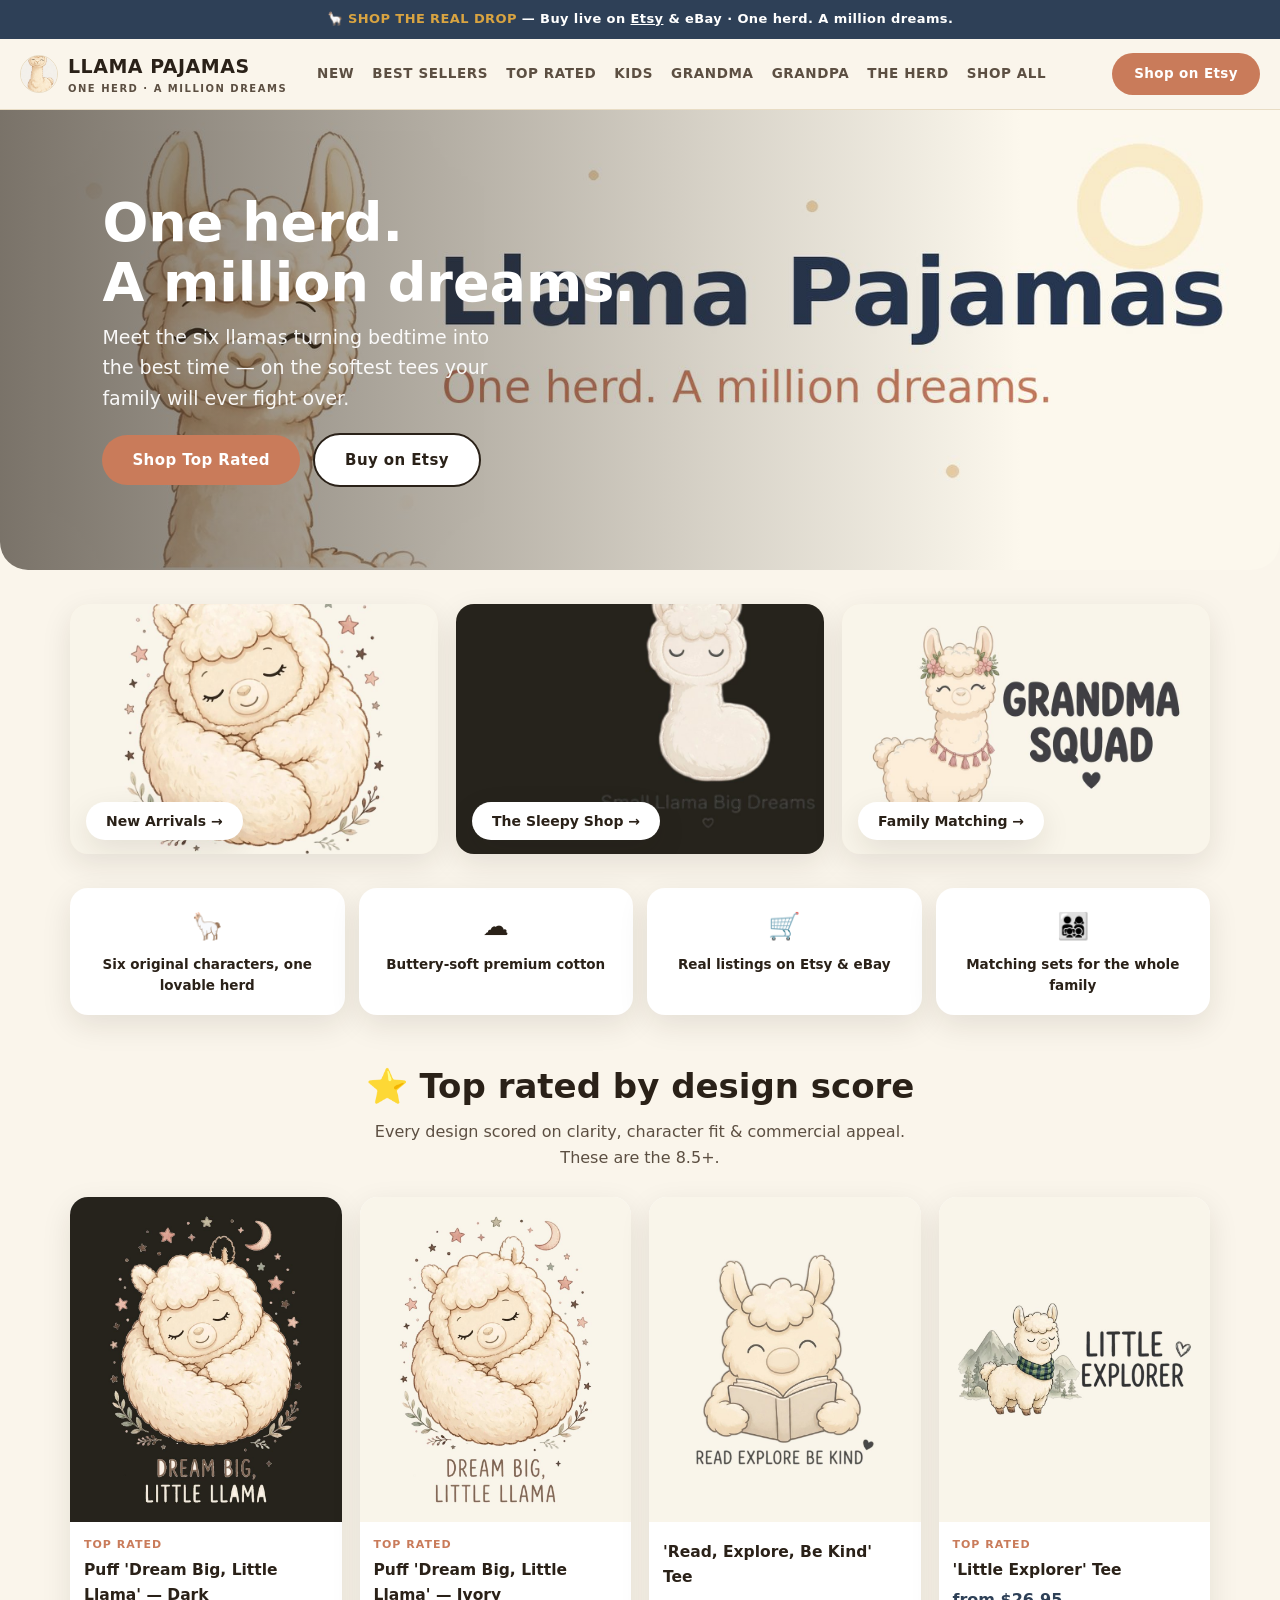
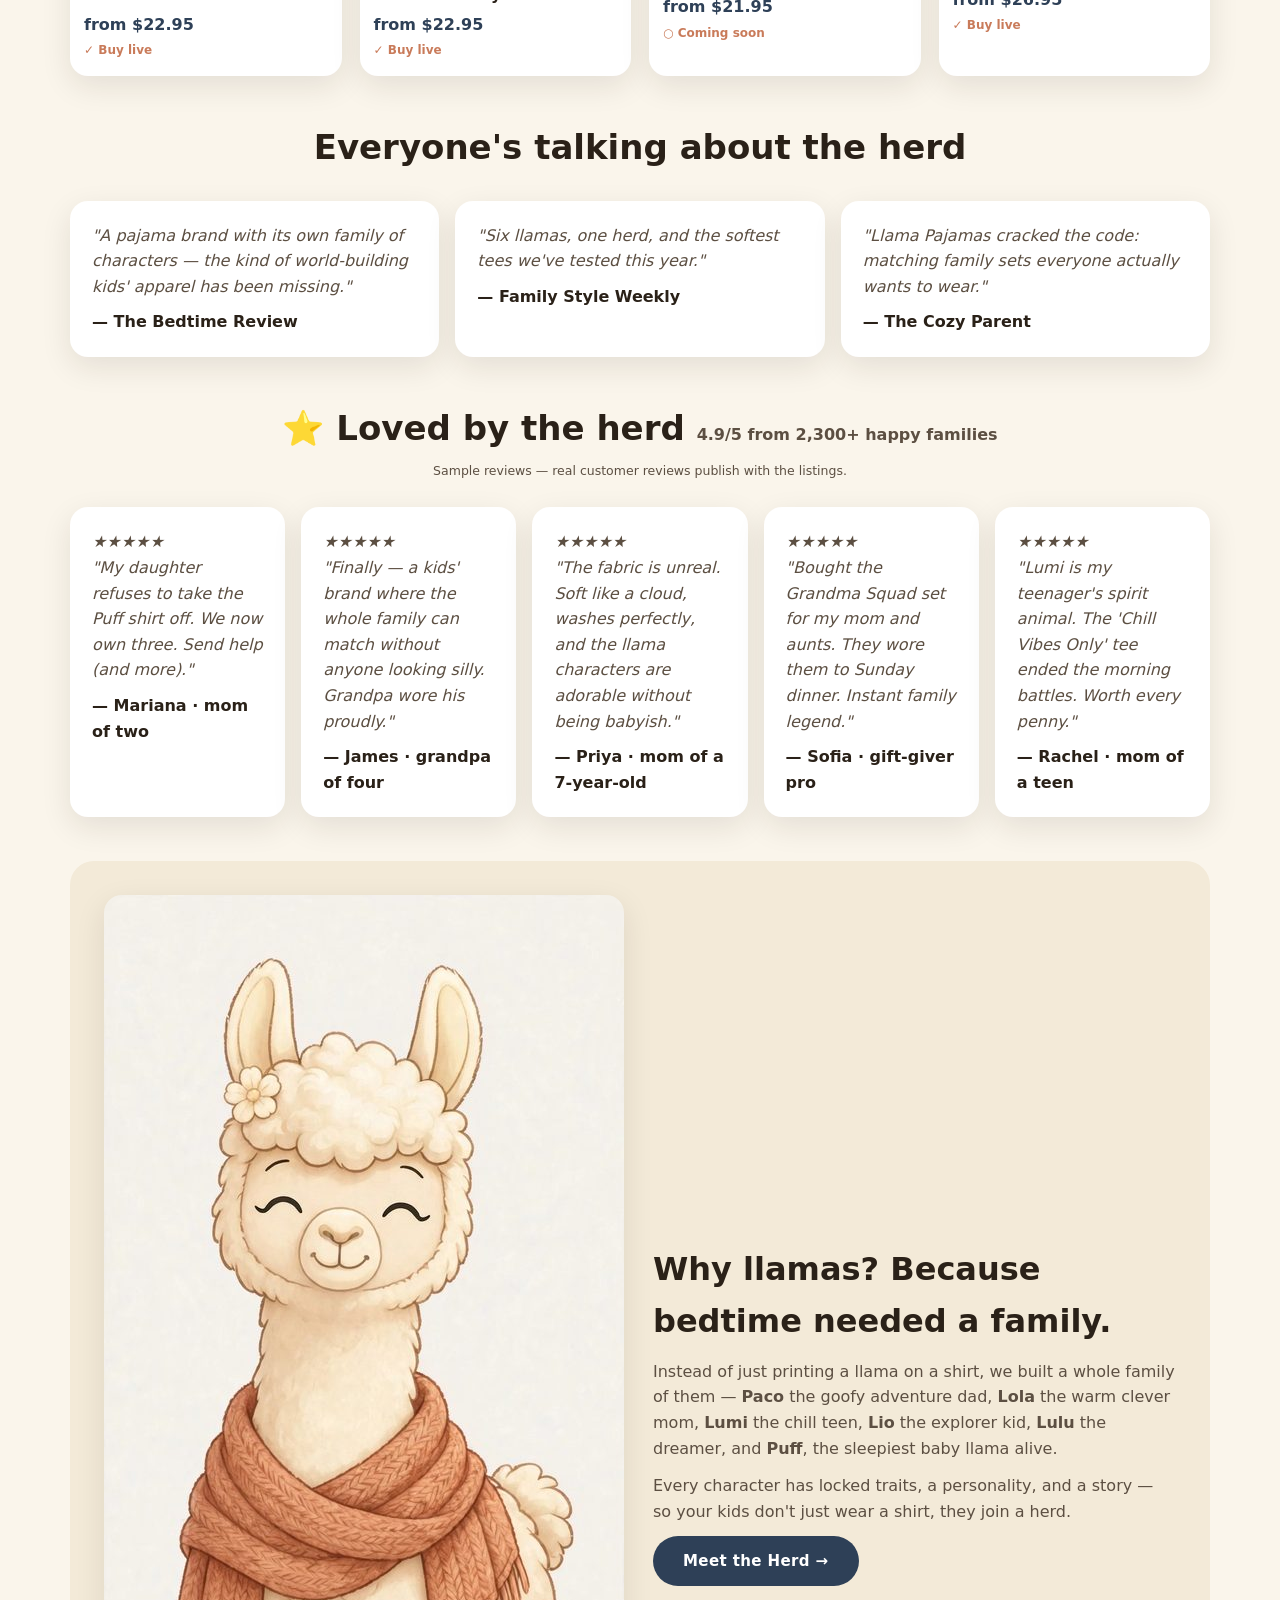
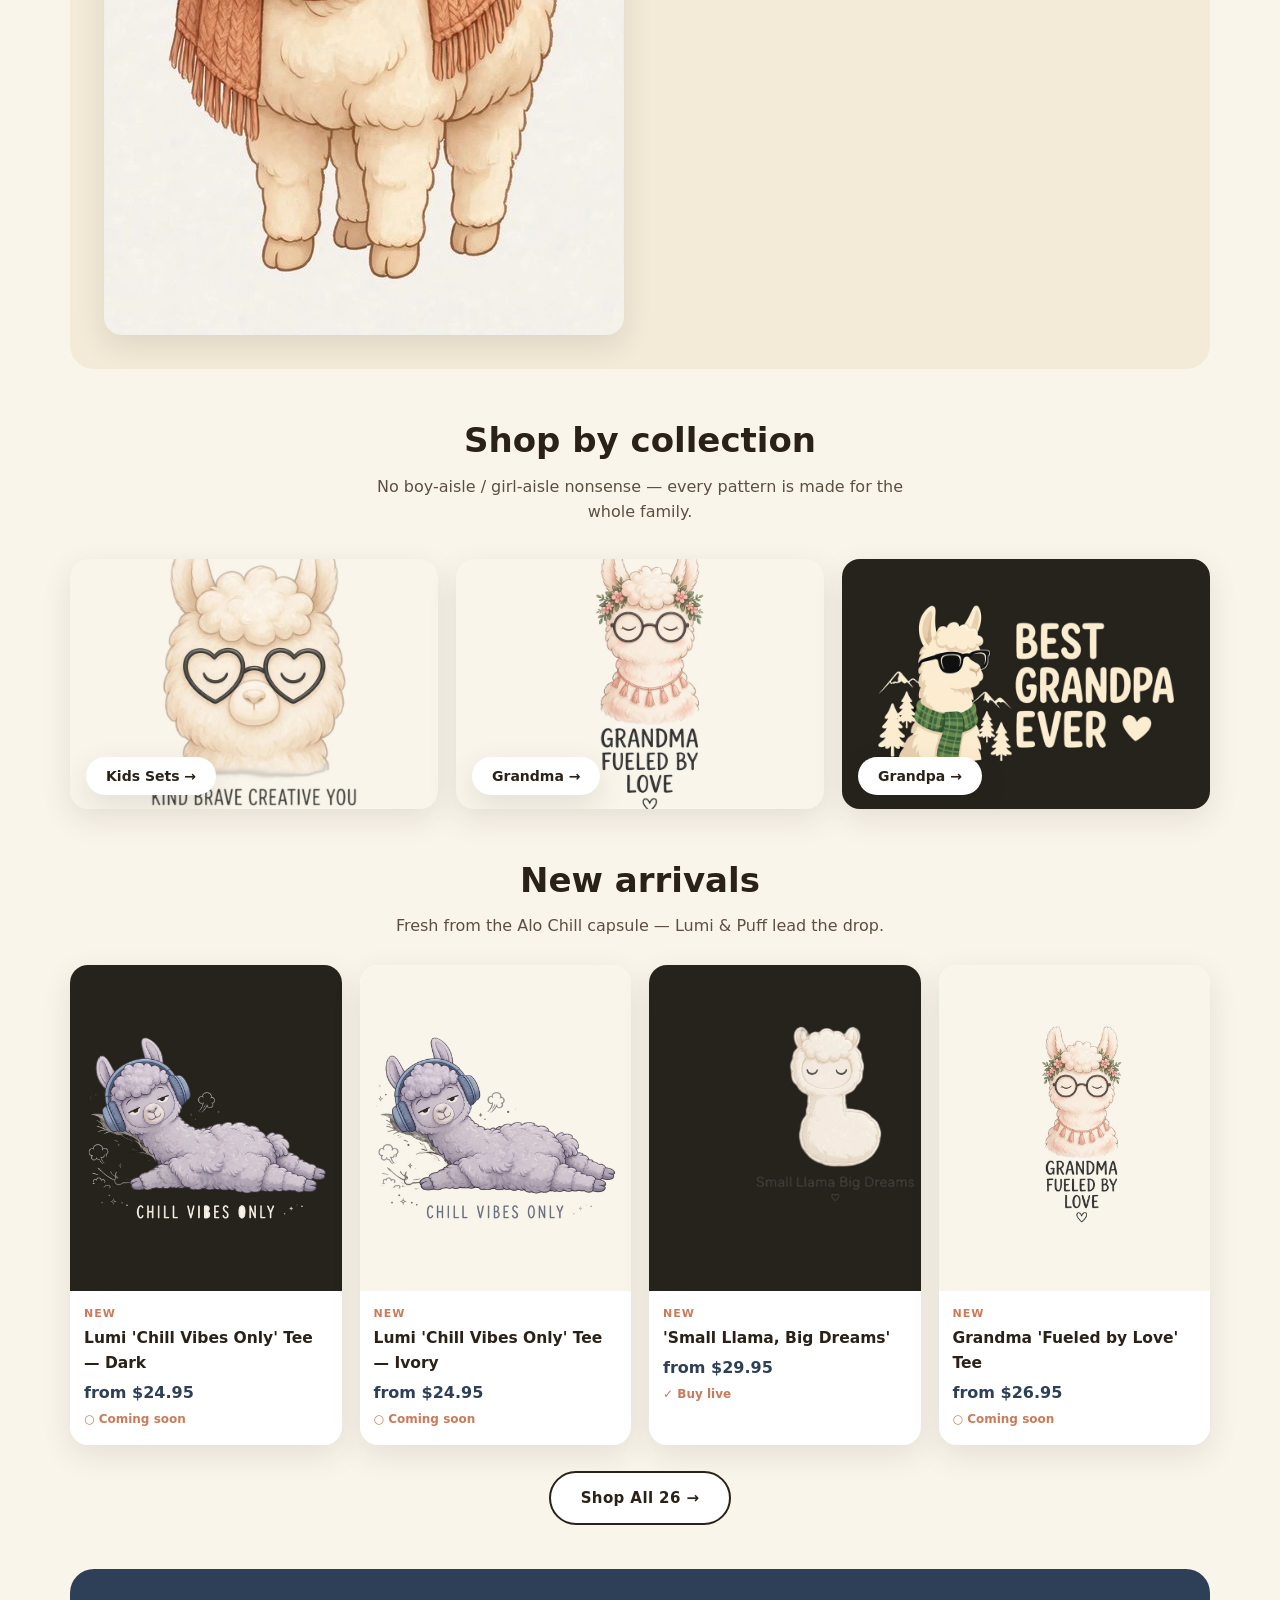
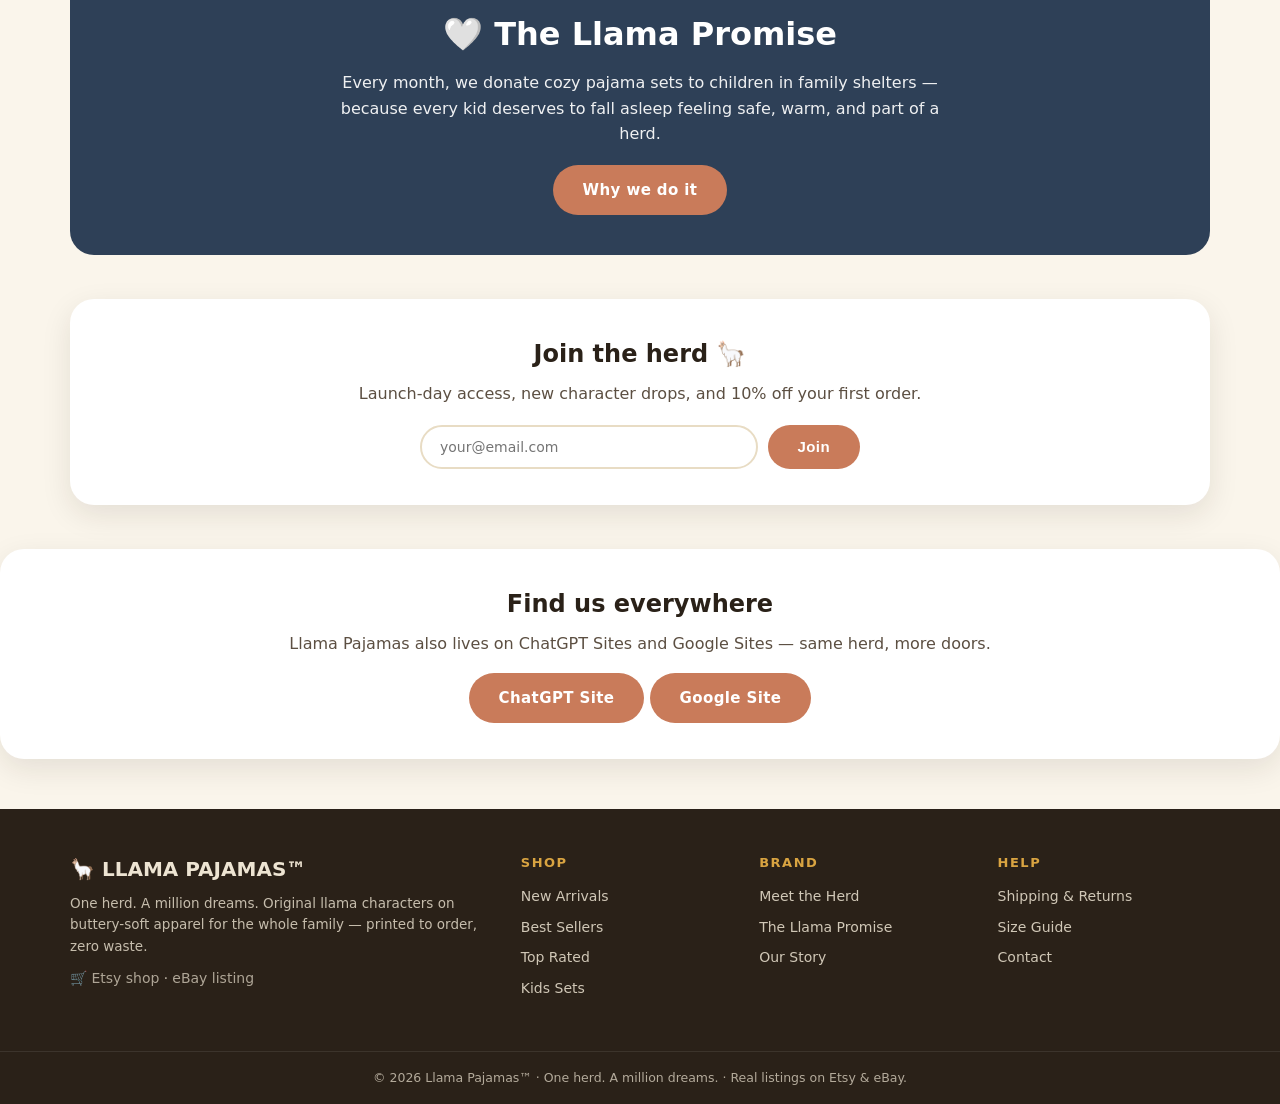
==== commit a395db3d: "Constellation: add ChatGPT Site and Google Site links (2026-10-30)" ====
--- a/index.html
+++ b/index.html
@@ -104,6 +104,16 @@
   </div>
 </div>
 
+  <!-- CONSTELLATION -->
+  <div class="news">
+    <h2>Find us everywhere</h2>
+    <p style="color:var(--ink-soft)">Llama Pajamas also lives on ChatGPT Sites and Google Sites — same herd, more doors.</p>
+    <p style="margin-top:16px">
+      <a class="btn" href="https://llama-pajamas-dreamy-herd.jarvys.chatgpt.site/" target="_blank" rel="noopener">ChatGPT Site</a>
+      <a class="btn" href="https://sites.google.com/view/llamapajamas/home" target="_blank" rel="noopener">Google Site</a>
+    </p>
+  </div>
+
 <div id="site-footer"></div>
 <script src="assets/js/app.js"></script>
 <script>
--- a/assets/css/style.css
+++ b/assets/css/style.css
@@ -159,3 +159,21 @@
 .filters{display:flex;gap:10px;flex-wrap:wrap;justify-content:center;margin:20px 0}
 .chip{border:2px solid #E8DCC4;background:#fff;border-radius:999px;padding:8px 20px;font-weight:700;font-size:13.5px;cursor:pointer}
 .chip.sel{background:var(--navy);color:#fff;border-color:var(--navy)}
+
+/* v2 — quality pass */
+.menu-btn{display:none;border:1px solid #E8DCC4;background:#fff;border-radius:10px;width:42px;height:42px;font-size:20px;cursor:pointer;margin-left:8px}
+@media(max-width:860px){
+  .menu-btn{display:block}
+  nav.links{display:none;position:absolute;top:100%;left:0;right:0;background:var(--cream);flex-direction:column;padding:14px 22px;gap:12px;border-bottom:1px solid #E8DCC4;box-shadow:var(--shadow)}
+  nav.links.open{display:flex}
+  header.site .nav{position:relative;flex-wrap:wrap}
+  .nav-right{margin-left:auto}
+}
+.reviews5{grid-template-columns:repeat(5,1fr)}
+@media(max-width:1100px){.reviews5{grid-template-columns:repeat(3,1fr)}}
+@media(max-width:700px){.reviews5{grid-template-columns:1fr}}
+.acc{margin-top:14px;border-top:1px solid #E8DCC4}
+.acc button{width:100%;text-align:left;background:none;border:none;border-bottom:1px solid #E8DCC4;padding:13px 4px;font-family:inherit;font-weight:800;font-size:14.5px;cursor:pointer;color:var(--ink)}
+.acc div{display:none;padding:4px 4px 12px}
+.buyrow{display:flex;gap:10px;flex-wrap:wrap}
+@media(max-width:520px){.buyrow .btn{flex:1 1 100%}}
